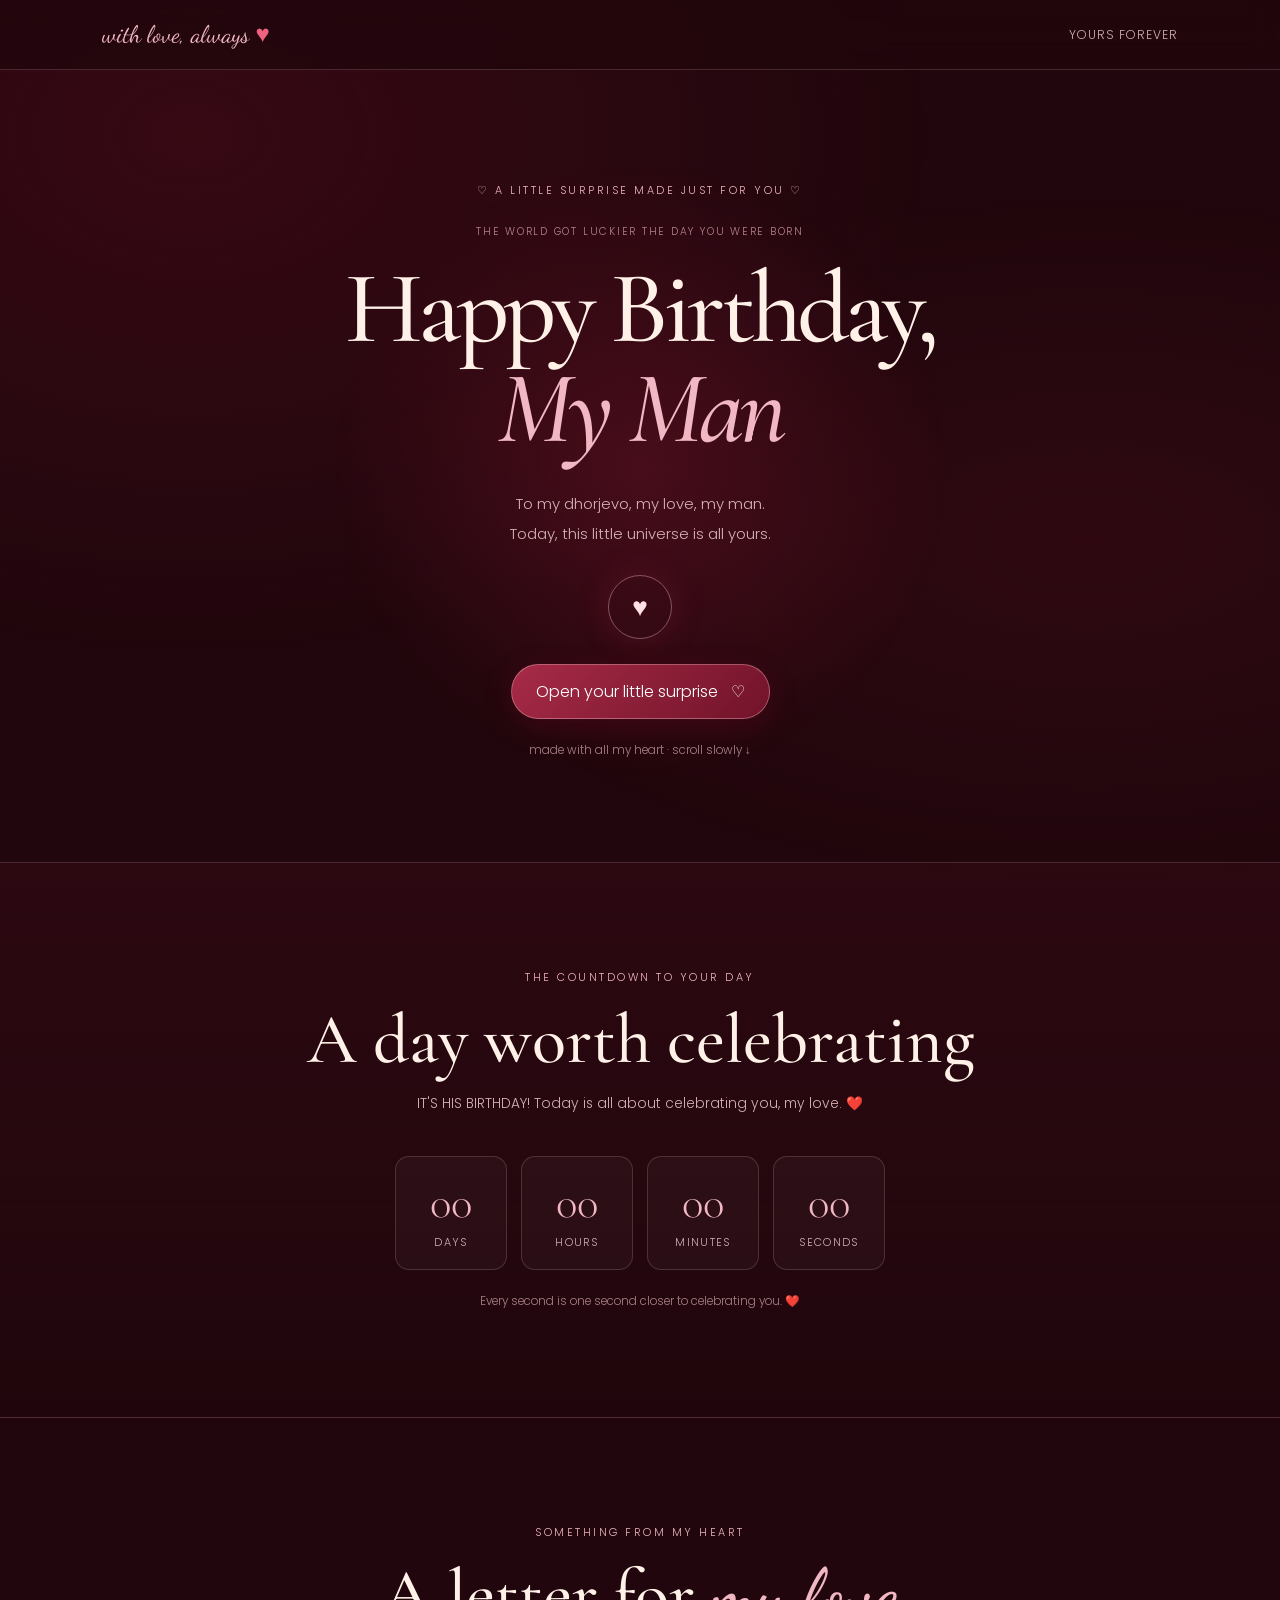
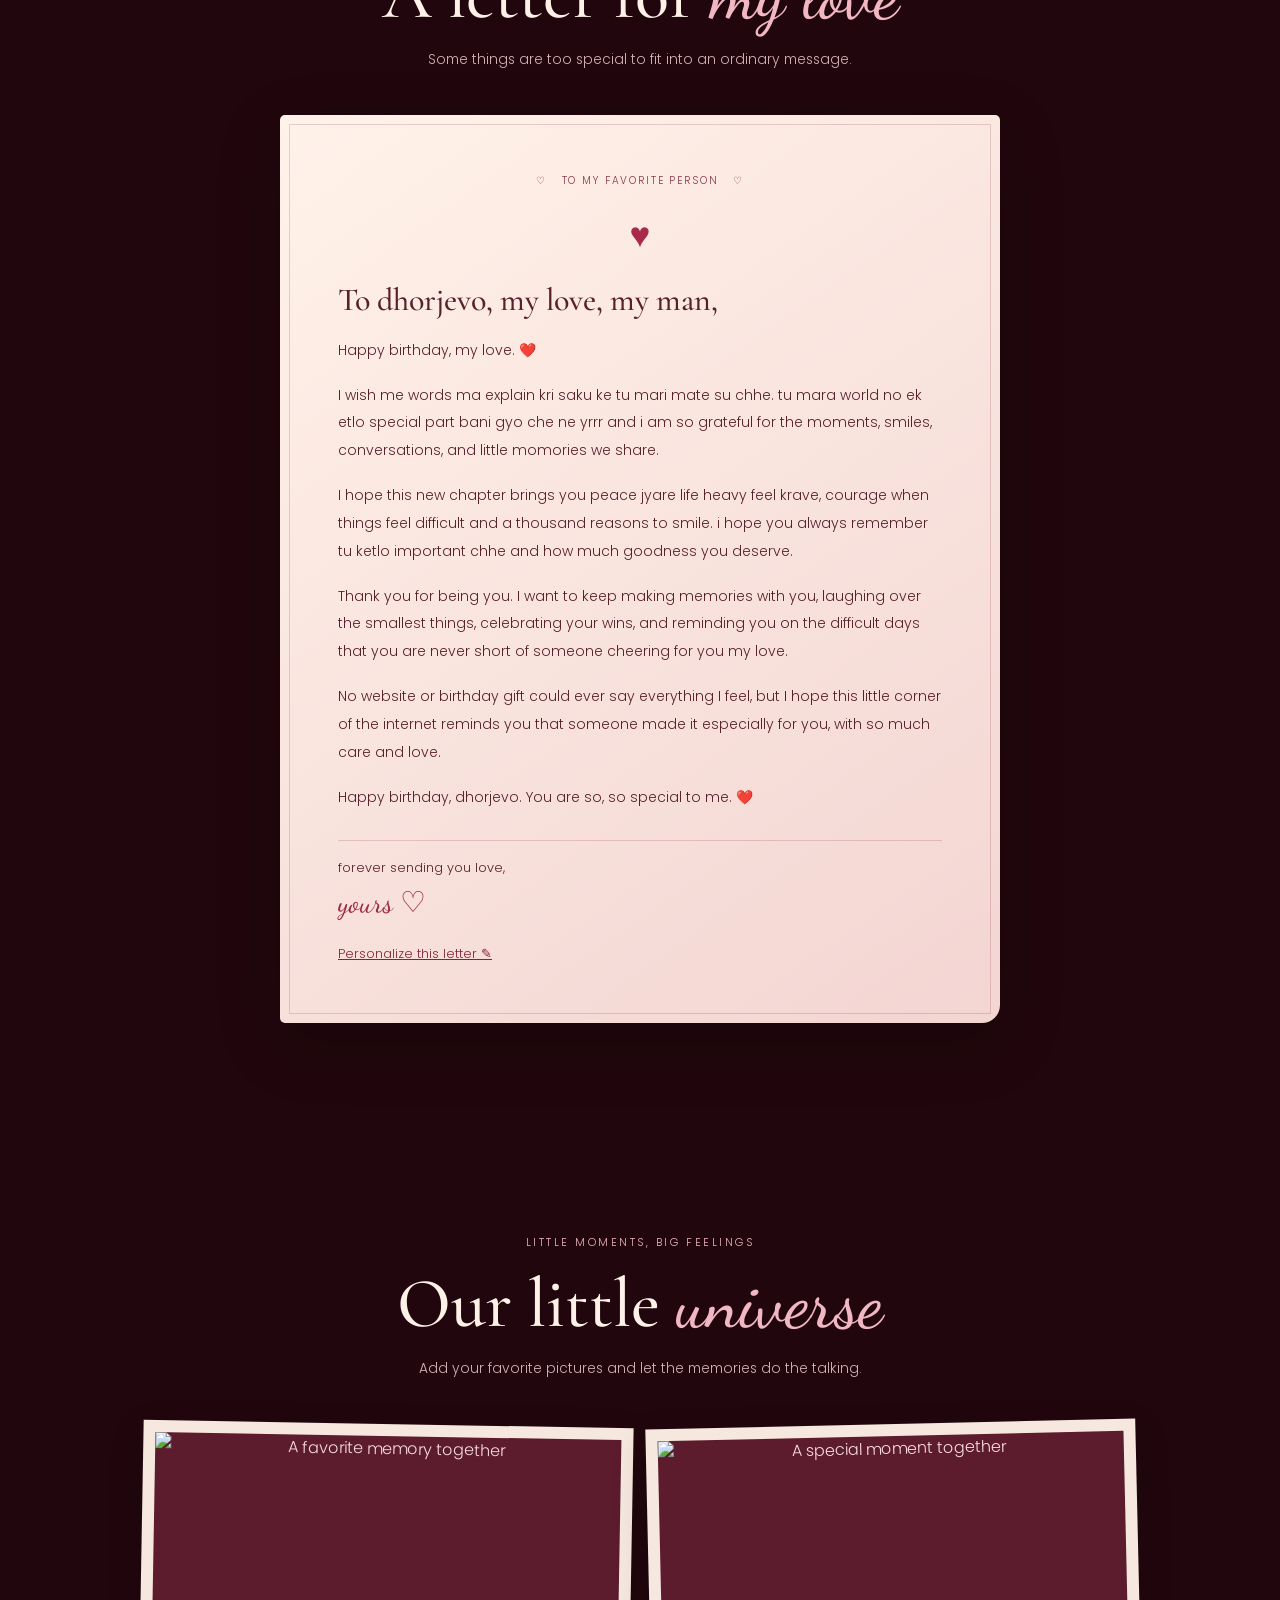
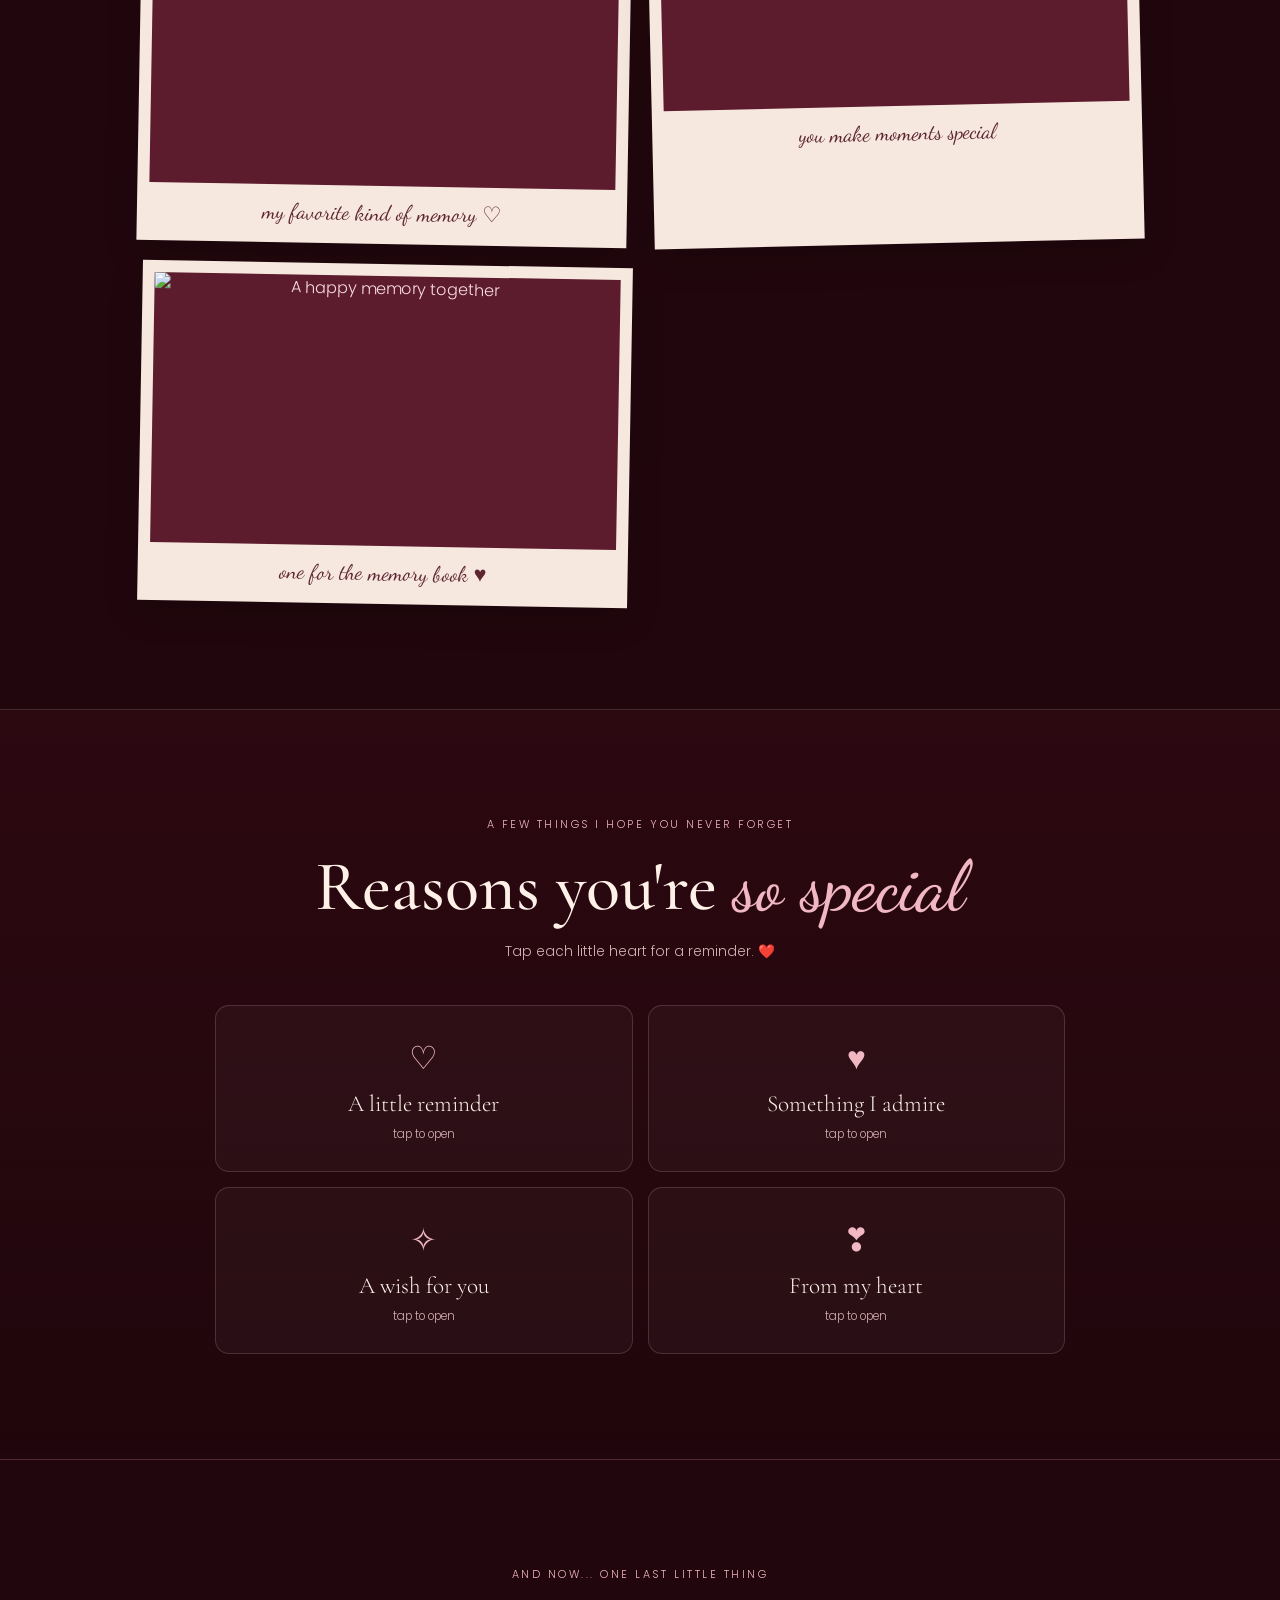
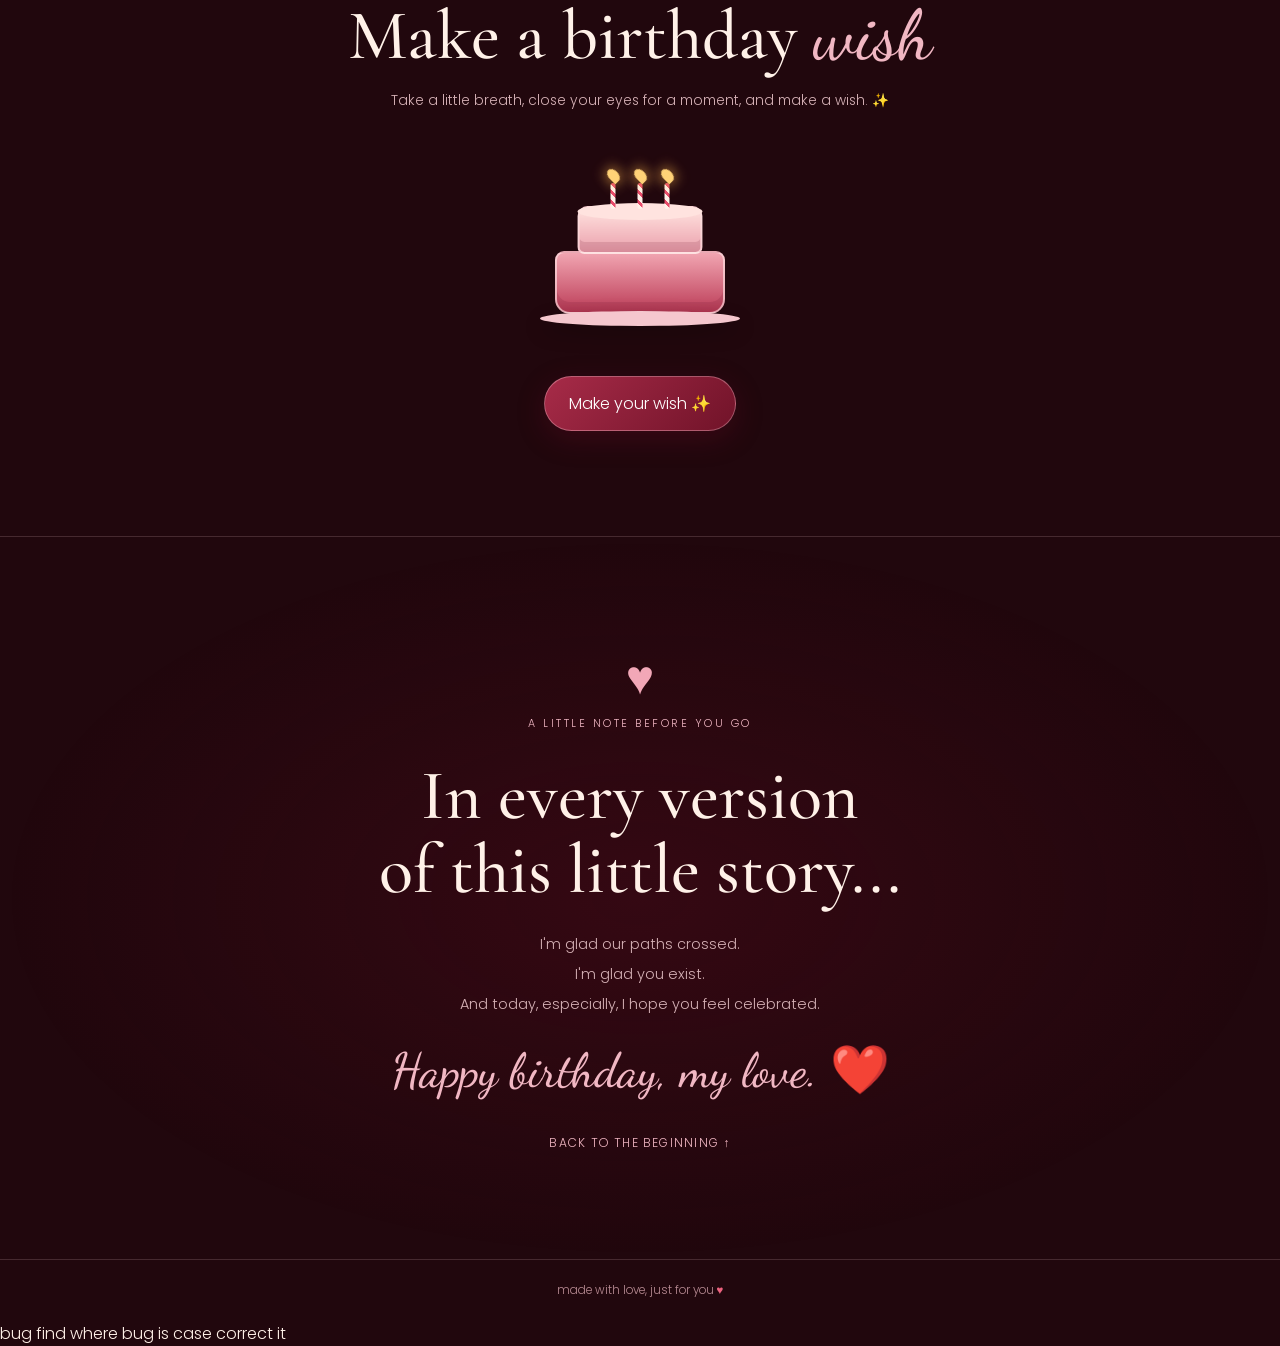
==== index.html @ 29f36a5b "Rename my web.html to index.html" ====
<!DOCTYPE html>
<html lang="en">
<head>
  <meta charset="UTF-8">
  <meta name="viewport" content="width=device-width, initial-scale=1.0">
  <meta name="theme-color" content="#310810">
  <title>For My Man ❤️</title>

  <link rel="preconnect" href="https://fonts.googleapis.com">
  <link rel="preconnect" href="https://fonts.gstatic.com" crossorigin>
  <link href="https://fonts.googleapis.com/css2?family=Cormorant+Garamond:wght@400;500;600;700&family=Dancing+Script:wght@400;500;600;700&family=Poppins:wght@300;400;500;600&display=swap" rel="stylesheet">

  <link rel="stylesheet" href="style.css">
  <script src="script.js" defer></script>
</head>
<body>
  <div class="floating-hearts" id="floatingHearts" aria-hidden="true"></div>

  <header class="navbar">
    <a class="brand" href="#home">with love, always <span>♥</span></a>
    <a class="nav-link" href="#letter">yours forever</a>
  </header>

  <main>
    <!-- HERO -->
    <section class="hero section" id="home">
      <div class="hero-glow"></div>
      <p class="eyebrow">♡ A LITTLE SURPRISE MADE JUST FOR YOU ♡</p>
      <p class="tiny-date">THE WORLD GOT LUCKIER THE DAY YOU WERE BORN</p>

      <h1>Happy Birthday,<br><span id="heroName">My Man</span></h1>

      <p class="hero-subtitle">
        To my dhorjevo, my love, my man.<br>
        Today, this little universe is all yours.
      </p>

      <div class="heart-seal">♥</div>

      <button class="primary-btn" id="openSurprise">
        Open your little surprise <span>♡</span>
      </button>
      <p class="scroll-note">made with all my heart · scroll slowly ↓</p>
    </section>

    <!-- COUNTDOWN -->
    <section class="section countdown-section" id="countdown">
      <p class="eyebrow">THE COUNTDOWN TO YOUR DAY</p>
      <h2>A day worth celebrating</h2>
      <p class="section-intro" id="countdownMessage">
        Counting down to the day someone very special was born.
      </p>

      <div class="countdown" aria-label="Birthday countdown">
        <div class="time-box"><span id="days">00</span><small>days</small></div>
        <div class="time-box"><span id="hours">00</span><small>hours</small></div>
        <div class="time-box"><span id="minutes">00</span><small>minutes</small></div>
        <div class="time-box"><span id="seconds">00</span><small>seconds</small></div>
      </div>
      <p class="small-note">Every second is one second closer to celebrating you. ❤️</p>
    </section>

    <!-- LOVE LETTER -->
    <section class="section letter-section" id="letter">
      <p class="eyebrow">SOMETHING FROM MY HEART</p>
      <h2>A letter for <span class="script">my love</span></h2>
      <p class="section-intro">Some things are too special to fit into an ordinary message.</p>

      <div class="letter-card">
        <div class="letter-top">♡ &nbsp; TO MY FAVORITE PERSON &nbsp; ♡</div>
        <div class="letter-heart">♥</div>
        <h3 id="letterGreeting">To my man,</h3>

        <div class="letter-copy" id="letterCopy">
          <p>Happy birthday, my love. ❤️</p>
          <p>
              I wish me words ma explain kri saku ke tu mari mate su chhe.
              tu mara world no ek etlo special part bani gyo che ne yrrr and 
              i am so grateful for the moments, smiles, conversations, 
              and little momories we share.

          </p>
          <p>
             I hope this new chapter brings you peace jyare life heavy feel krave,
             courage when things feel difficult and a thousand reasons to smile.
             i hope you always remember tu ketlo important chhe and how much goodness you deserve.
          </p>
          <p>
            Thank you for being you. I want to keep making memories with you,
	          laughing over the smallest things, celebrating your
	          wins, and reminding you on the difficult days that 
	          you are never short of someone cheering for you my love.

          </p>
          <p>
            No website or birthday gift could ever say everything
            I feel, but I hope this little corner of the internet
            reminds you that someone made it especially for you,
            with so much care and love.

          </p>
          <p>Happy birthday, dhorjevo. You are so, so special to me. ❤️</p>
        </div>

        <p class="letter-signature">forever sending you love, <span>yours ♡</span></p>
        <button class="text-btn" id="editLetter">Personalize this letter ✎</button>
      </div>

      <div class="editor-panel hidden" id="letterEditor">
        <label for="customLetter">Write your own birthday letter</label>
        <textarea id="customLetter" rows="9" placeholder="Write everything you want him to know..."></textarea>
        <div class="editor-actions">
          <button class="primary-btn" id="saveLetter">Save my letter ♥</button>
          <button class="secondary-btn" id="cancelEdit">Cancel</button>
        </div>
        <p class="small-note">Your custom letter stays in this page while it is open.</p>
      </div>
    </section>

    <!-- MEMORIES -->
    <section class="section memories-section" id="memories">
      <p class="eyebrow">LITTLE MOMENTS, BIG FEELINGS</p>
      <h2>Our little <span class="script">universe</span></h2>
      <p class="section-intro">
        Add your favorite pictures and let the memories do the talking.
      </p>

      <div class="photo-grid">
        <figure class="photo-card photo-tall">
          <img src="C:\Users\HP\Desktop\1.11\image_2.jpg" alt="A favorite memory together" loading="lazy">
          <figcaption>my favorite kind of memory ♡</figcaption>
        </figure>
        <figure class="photo-card">
          <img src="C:\Users\HP\Desktop\1.11\image_1.jpg" alt="A special moment together" loading="lazy">
          <figcaption>you make moments special</figcaption>
        </figure>
        <figure class="photo-card">
          <img src="C:\Users\HP\Desktop\1.11\image_3.jpg" alt="A happy memory together" loading="lazy">
          <figcaption>one for the memory book ♥</figcaption>
        </figure>
     
      </div>
    </section>

    <!-- REASONS -->
    <section class="section reasons-section" id="reasons">
      <p class="eyebrow">A FEW THINGS I HOPE YOU NEVER FORGET</p>
      <h2>Reasons you're <span class="script">so special</span></h2>
      <p class="section-intro">Tap each little heart for a reminder. ❤️</p>

      <div class="reasons-grid">
        <button class="reason-card" data-message="Your smile can make an ordinary moment feel unforgettable.">
          <span class="reason-icon">♡</span><span>A little reminder</span><small>tap to open</small>
        </button>
        <button class="reason-card" data-message="I admire the person you are and the person you keep becoming.">
          <span class="reason-icon">♥</span><span>Something I admire</span><small>tap to open</small>
        </button>
        <button class="reason-card" data-message="You deserve kindness, happiness, peace, and all the beautiful things life can bring.">
          <span class="reason-icon">✧</span><span>A wish for you</span><small>tap to open</small>
        </button>
        <button class="reason-card" data-message="Out of all the little moments life gives us, I'm grateful for the ones that include you.">
          <span class="reason-icon">❣</span><span>From my heart</span><small>tap to open</small>
        </button>
      </div>
      <div class="reason-reveal hidden" id="reasonReveal" aria-live="polite"></div>
    </section>

    <!-- BIRTHDAY SURPRISE -->
    <section class="section surprise-section" id="surprise">
      <p class="eyebrow">AND NOW... ONE LAST LITTLE THING</p>
      <h2>Make a birthday <span class="script">wish</span></h2>
      <p class="section-intro">
        Take a little breath, close your eyes for a moment, and make a wish. ✨
      </p>

      <div class="cake-wrap">
        <div class="cake-candles"><i></i><i></i><i></i></div>
        <div class="cake-top"></div>
        <div class="cake-layer cake-layer-one"></div>
        <div class="cake-layer cake-layer-two"></div>
        <div class="cake-plate"></div>
      </div>

      <button class="primary-btn" id="wishBtn">Make your wish ✨</button>
      <div class="wish-message hidden" id="wishMessage" aria-live="polite">
        <div class="wish-sparkle">✧ ♥ ✧</div>
        <h3>Happy birthday, my man!</h3>
        <p>
          May this year be gentle with your heart, generous with your
          dreams, and full of moments that make you genuinely happy.
          You deserve so many beautiful things. ❤️
        </p>
        <p class="script wish-signoff">I’m always cheering for you. ♡</p>
      </div>
    </section>

    <!-- FINAL -->
    <section class="final-section section">
      <div class="final-heart">♥</div>
      <p class="eyebrow">A LITTLE NOTE BEFORE YOU GO</p>
      <h2>In every version<br>of this little story...</h2>
      <p class="final-message">
        I'm glad our paths crossed.<br>
        I'm glad you exist.<br>
        And today, especially, I hope you feel celebrated.
      </p>
      <p class="script final-signature">Happy birthday, my love. ❤️</p>
      <a href="#home" class="back-top">back to the beginning ↑</a>
    </section>
  </main>

  <footer>
    made with love, just for you <span>♥</span>
  </footer>

  <!-- POP-UP SURPRISE -->
  <div class="modal hidden" id="surpriseModal" role="dialog" aria-modal="true" aria-labelledby="modalTitle">
    <div class="modal-card">
      <button class="modal-close" id="closeModal" aria-label="Close">×</button>
      <div class="modal-heart">♥</div>
      <p class="eyebrow">A SECRET JUST FOR YOU</p>
      <h2 id="modalTitle">Hey, my man...</h2>
      <p>
        If I could give you one thing today, it would be the chance to see
        yourself through the eyes of everyone who cares about you.
        I hope you would see just how wonderful and worthy of happiness you are.
      </p>
      <p class="script">You matter more than you know. ♡</p>
      <button class="primary-btn" id="modalContinue">Explore your surprise ↓</button>
    </div>
  </div>
</body>
</html>


bug find
where bug is case
correct it
---- style.css ----
:root {
  --bg: #21070d;
  --bg-soft: #310810;
  --red: #8f1930;
  --red-light: #c54460;
  --pink: #f1b7c3;
  --cream: #fff1e8;
  --muted: #d5b1b6;
  --line: rgba(255, 211, 220, 0.17);
  --serif: "Cormorant Garamond", Georgia, serif;
  --script: "Dancing Script", cursive;
  --sans: "Poppins", sans-serif;
}

* {
  box-sizing: border-box;
  margin: 0;
  padding: 0;
}

html {
  scroll-behavior: smooth;
  scroll-padding-top: 75px;
}

body {
  background: var(--bg);
  color: var(--cream);
  font-family: var(--sans);
  font-weight: 300;
  overflow-x: hidden;
}

body::before {
  content: "";
  position: fixed;
  inset: 0;
  pointer-events: none;
  z-index: -1;
  background:
    radial-gradient(ellipse at 15% 15%, rgba(126, 16, 43, 0.24), transparent 48%),
    radial-gradient(ellipse at 85% 60%, rgba(109, 16, 37, 0.18), transparent 45%);
}

button, a {
  -webkit-tap-highlight-color: transparent;
}

button {
  font: inherit;
}

a {
  color: inherit;
  text-decoration: none;
}

button:focus-visible, a:focus-visible, textarea:focus-visible {
  outline: 2px solid var(--pink);
  outline-offset: 4px;
}

::selection {
  background: var(--red-light);
  color: white;
}

.navbar {
  min-height: 70px;
  padding: 18px 8%;
  display: flex;
  align-items: center;
  justify-content: space-between;
  gap: 16px;
  border-bottom: 1px solid var(--line);
  background: rgba(33, 7, 13, 0.82);
  backdrop-filter: blur(14px);
  position: sticky;
  top: 0;
  z-index: 20;
}

.brand {
  font-family: var(--script);
  font-size: 1.5rem;
  color: var(--pink);
}

.brand span, footer span {
  color: #ed637f;
}

.nav-link {
  font-size: 0.76rem;
  letter-spacing: 0.08em;
  text-transform: uppercase;
  color: var(--muted);
}

.section {
  padding: 105px 7%;
  position: relative;
  text-align: center;
}

.hero {
  min-height: 88vh;
  min-height: 88svh;
  display: flex;
  flex-direction: column;
  justify-content: center;
  align-items: center;
  overflow: hidden;
  padding-top: 110px;
  padding-bottom: 100px;
}

.hero-glow {
  position: absolute;
  width: min(70vw, 620px);
  aspect-ratio: 1;
  border-radius: 50%;
  background: radial-gradient(circle, rgba(155, 28, 57, 0.28), transparent 70%);
  pointer-events: none;
  z-index: -1;
}

.eyebrow {
  font-size: 0.68rem;
  letter-spacing: 0.23em;
  line-height: 1.8;
  color: var(--pink);
  text-transform: uppercase;
}

.tiny-date {
  margin-top: 24px;
  color: #b7838e;
  font-size: 0.65rem;
  letter-spacing: 0.17em;
}

h1, h2, h3 {
  font-family: var(--serif);
  font-weight: 500;
}

.hero h1 {
  margin: 18px 0;
  font-size: clamp(3.4rem, 8vw, 7rem);
  line-height: 0.98;
  letter-spacing: -0.045em;
  animation: rise 1s ease both;
}

.hero h1 span {
  color: var(--pink);
  font-style: italic;
}

.hero-subtitle {
  color: var(--muted);
  font-size: 0.93rem;
  line-height: 2;
  margin: 12px 0 22px;
}

.heart-seal {
  display: grid;
  place-items: center;
  width: 64px;
  height: 64px;
  color: #ffe0e5;
  font-size: 1.65rem;
  border: 1px solid rgba(255, 196, 208, 0.4);
  border-radius: 50%;
  box-shadow: 0 0 35px rgba(216, 62, 95, 0.17);
  margin: 5px 0 25px;
  animation: heartbeat 2s infinite;
}

.primary-btn, .secondary-btn {
  border-radius: 40px;
  padding: 14px 24px;
  cursor: pointer;
  transition: transform 0.25s, background 0.25s, box-shadow 0.25s;
}

.primary-btn {
  color: white;
  background: linear-gradient(135deg, #a72b48, #711329);
  border: 1px solid rgba(255, 207, 218, 0.35);
  box-shadow: 0 8px 28px rgba(117, 12, 39, 0.28);
}

.primary-btn span {
  margin-left: 9px;
}

.primary-btn:hover, .secondary-btn:hover {
  transform: translateY(-3px);
  box-shadow: 0 12px 30px rgba(196, 68, 96, 0.22);
}

.scroll-note, .small-note {
  margin-top: 20px;
  font-size: 0.73rem;
  line-height: 1.9;
  color: #ae828b;
}

.hero-decor {
  position: absolute;
  color: rgba(241, 183, 195, 0.35);
  pointer-events: none;
  animation: drift 5s ease-in-out infinite;
}

.decor-one { top: 23%; left: 14%; font-size: 3rem; }
.decor-two { top: 28%; right: 17%; font-size: 2.4rem; animation-delay: -2s; }
.decor-three { bottom: 16%; right: 13%; font-size: 2rem; animation-delay: -3s; }

.countdown-section, .reasons-section {
  background: linear-gradient(180deg, rgba(79, 13, 30, 0.24), rgba(33, 7, 13, 0));
  border-top: 1px solid var(--line);
  border-bottom: 1px solid var(--line);
}

.section h2 {
  font-size: clamp(2.6rem, 5.5vw, 4.6rem);
  line-height: 1.05;
  margin: 15px 0;
}

.script {
  font-family: var(--script);
  color: var(--pink);
  font-weight: 500;
}

.section-intro {
  max-width: 580px;
  margin: 0 auto;
  color: var(--muted);
  font-size: 0.86rem;
  line-height: 1.9;
}

.countdown {
  display: flex;
  justify-content: center;
  flex-wrap: wrap;
  gap: 14px;
  margin: 38px auto 0;
}

.time-box {
  width: 112px;
  padding: 22px 12px 18px;
  border: 1px solid var(--line);
  border-radius: 14px;
  background: rgba(255, 229, 235, 0.035);
}

.time-box span {
  display: block;
  color: var(--pink);
  font-family: var(--serif);
  font-size: 2.8rem;
  line-height: 1.1;
}

.time-box small {
  display: block;
  margin-top: 7px;
  color: var(--muted);
  font-size: 0.68rem;
  text-transform: uppercase;
  letter-spacing: 0.12em;
}

.letter-card {
  position: relative;
  max-width: 720px;
  margin: 42px auto 0;
  padding: clamp(25px, 6vw, 58px);
  text-align: left;
  background: linear-gradient(145deg, #fff2e9, #f3d5d2);
  color: #57202b;
  border-radius: 5px 5px 18px 5px;
  box-shadow: 0 20px 65px rgba(0, 0, 0, 0.2);
}

.letter-card::before {
  content: "";
  position: absolute;
  inset: 9px;
  border: 1px solid rgba(133, 32, 56, 0.18);
  pointer-events: none;
}

.letter-top {
  text-align: center;
  color: #8b3348;
  font-size: 0.64rem;
  letter-spacing: 0.18em;
}

.letter-heart {
  text-align: center;
  color: #a82949;
  font-size: 2.2rem;
  margin: 19px 0;
}

.letter-card h3 {
  font-size: 2rem;
  margin-bottom: 18px;
}

.letter-copy {
  font-size: 0.87rem;
  line-height: 2;
}

.letter-copy p {
  margin-bottom: 17px;
}

.letter-signature {
  margin-top: 28px;
  padding-top: 18px;
  border-top: 1px solid rgba(133, 32, 56, 0.18);
  font-size: 0.8rem;
}

.letter-signature span {
  display: block;
  margin-top: 8px;
  font-family: var(--script);
  font-size: 1.8rem;
  color: #9a2945;
}

.text-btn {
  margin-top: 25px;
  border: 0;
  background: none;
  color: #84243c;
  text-decoration: underline;
  cursor: pointer;
  font-size: 0.8rem;
}

.editor-panel {
  max-width: 720px;
  margin: 18px auto 0;
  text-align: left;
  padding: 24px;
  border: 1px solid var(--line);
  border-radius: 14px;
  background: #2c0a12;
}

.editor-panel label {
  display: block;
  margin-bottom: 12px;
  color: var(--pink);
  font-size: 0.85rem;
}

.editor-panel textarea {
  width: 100%;
  min-height: 180px;
  padding: 14px;
  border: 1px solid var(--line);
  border-radius: 10px;
  color: var(--cream);
  background: #1e060c;
  font: inherit;
  font-size: 0.85rem;
  line-height: 1.8;
  resize: vertical;
}

.editor-actions {
  display: flex;
  flex-wrap: wrap;
  gap: 10px;
  margin-top: 15px;
}

.secondary-btn {
  background: transparent;
  border: 1px solid var(--line);
  color: var(--cream);
}

.hidden {
  display: none !important;
}

.photo-grid {
  max-width: 1000px;
  margin: 42px auto 0;
  display: grid;
  grid-template-columns: repeat(2, minmax(0, 1fr));
  gap: 20px;
  text-align: left;
}

.photo-card {
  min-width: 0;
  margin: 0;
  padding: 12px 12px 18px;
  background: #f7e8df;
  color: #5d2631;
  transform: rotate(1deg);
  transition: transform 0.35s;
  box-shadow: 0 12px 35px rgba(0, 0, 0, 0.16);
}

.photo-card:nth-child(even) {
  transform: rotate(-1.3deg);
}

.photo-card:hover {
  transform: rotate(0) translateY(-6px);
}

.photo-card img {
  display: block;
  width: 100%;
  height: 270px;
  object-fit: cover;
  background: #5c1c2d;
  color: #f8dce2;
  text-align: center;
}

.photo-tall img {
  height: 350px;
}

.photo-wide {
  grid-column: 1 / -1;
}

.photo-wide img {
  height: 330px;
}

.photo-card figcaption {
  padding: 14px 4px 0;
  font-family: var(--script);
  font-size: 1.35rem;
  text-align: center;
}

.reasons-grid {
  max-width: 850px;
  margin: 40px auto 0;
  display: grid;
  grid-template-columns: repeat(2, minmax(0, 1fr));
  gap: 15px;
}

.reason-card {
  display: flex;
  flex-direction: column;
  align-items: center;
  gap: 8px;
  padding: 28px 16px;
  color: var(--cream);
  background: rgba(255, 231, 236, 0.035);
  border: 1px solid var(--line);
  border-radius: 14px;
  cursor: pointer;
  transition: transform 0.25s, background 0.25s, border-color 0.25s;
}

.reason-card:hover {
  transform: translateY(-4px);
  background: rgba(166, 39, 67, 0.13);
  border-color: rgba(241, 183, 195, 0.4);
}

.reason-icon {
  font-size: 2rem;
  color: var(--pink);
}

.reason-card > span:nth-child(2) {
  font-family: var(--serif);
  font-size: 1.45rem;
}

.reason-card small {
  color: var(--muted);
  font-size: 0.72rem;
}

.reason-reveal {
  max-width: 600px;
  margin: 22px auto 0;
  padding: 25px;
  border-radius: 12px;
  border: 1px solid var(--line);
  background: rgba(142, 25, 48, 0.2);
  font-family: var(--serif);
  font-size: 1.6rem;
  line-height: 1.5;
  color: var(--pink);
  animation: rise 0.35s ease both;
}

.cake-wrap {
  position: relative;
  width: 210px;
  height: 190px;
  margin: 42px auto 30px;
}

.cake-layer {
  position: absolute;
  left: 50%;
  transform: translateX(-50%);
  border: 2px solid rgba(255, 226, 228, 0.65);
  background: linear-gradient(180deg, #f1a5b1, #bc3d58);
  box-shadow: inset 0 -10px rgba(102, 12, 36, 0.14);
}

.cake-layer-one {
  bottom: 32px;
  width: 170px;
  height: 63px;
  border-radius: 9px 9px 15px 15px;
}

.cake-layer-two {
  bottom: 92px;
  width: 125px;
  height: 48px;
  border-radius: 10px 10px 7px 7px;
  background: linear-gradient(180deg, #ffe3df, #eaa0ac);
}

.cake-top {
  position: absolute;
  bottom: 126px;
  left: 50%;
  transform: translateX(-50%);
  width: 125px;
  height: 17px;
  border-radius: 50%;
  background: #ffe3df;
  z-index: 2;
}

.cake-plate {
  position: absolute;
  left: 50%;
  bottom: 20px;
  transform: translateX(-50%);
  width: 200px;
  height: 15px;
  border-radius: 50%;
  background: #f5c7ce;
  box-shadow: 0 8px 20px rgba(0, 0, 0, 0.25);
}

.cake-candles {
  position: absolute;
  z-index: 3;
  left: 50%;
  bottom: 137px;
  transform: translateX(-50%);
  display: flex;
  gap: 22px;
}

.cake-candles i {
  position: relative;
  display: block;
  width: 5px;
  height: 26px;
  border-radius: 3px;
  background: repeating-linear-gradient(45deg, #fff1e8 0 4px, #e84c6b 4px 7px);
}

.cake-candles i::before {
  content: "";
  position: absolute;
  width: 10px;
  height: 15px;
  left: -2.5px;
  top: -15px;
  border-radius: 50% 50% 50% 0;
  background: #ffd277;
  transform: rotate(-45deg);
  filter: drop-shadow(0 0 7px #ffb84e);
  animation: flicker 0.8s infinite alternate;
}

.wish-message {
  max-width: 560px;
  margin: 25px auto 0;
  padding: 30px;
  border: 1px solid var(--line);
  border-radius: 16px;
  background: rgba(133, 25, 49, 0.16);
  animation: rise 0.6s ease both;
}

.wish-sparkle {
  color: var(--pink);
  font-size: 1.6rem;
  margin-bottom: 10px;
}

.wish-message h3 {
  font-size: 2.5rem;
  color: var(--pink);
  margin-bottom: 12px;
}

.wish-message p {
  color: var(--muted);
  line-height: 1.9;
  font-size: 0.85rem;
}

.wish-message .wish-signoff {
  margin-top: 20px;
  font-size: 1.8rem;
}

.final-section {
  border-top: 1px solid var(--line);
  background: radial-gradient(ellipse at center, rgba(120, 15, 39, 0.23), transparent 70%);
}

.final-heart {
  color: #f2a7b7;
  font-size: 3rem;
  animation: heartbeat 2s infinite;
}

.final-section h2 {
  margin-top: 25px;
}

.final-message {
  margin-top: 22px;
  line-height: 2.1;
  color: var(--muted);
  font-size: 0.9rem;
}

.final-signature {
  margin-top: 22px;
  font-size: clamp(2rem, 5vw, 3rem);
}

.back-top {
  display: inline-block;
  margin-top: 35px;
  color: var(--pink);
  font-size: 0.76rem;
  letter-spacing: 0.1em;
  text-transform: uppercase;
}

footer {
  text-align: center;
  padding: 22px;
  border-top: 1px solid var(--line);
  color: #b98c94;
  font-size: 0.73rem;
}

.floating-hearts {
  position: fixed;
  inset: 0;
  pointer-events: none;
  z-index: 5;
  overflow: hidden;
}

.floating-heart {
  position: absolute;
  bottom: -40px;
  color: #e75a78;
  opacity: 0;
  animation: floatUp var(--duration, 8s) linear forwards;
}

.modal {
  position: fixed;
  inset: 0;
  z-index: 50;
  padding: 20px;
  display: grid;
  place-items: center;
  background: rgba(12, 2, 5, 0.82);
  backdrop-filter: blur(9px);
}

.modal-card {
  position: relative;
  width: min(100%, 500px);
  padding: 45px 30px;
  text-align: center;
  border: 1px solid rgba(255, 207, 218, 0.3);
  border-radius: 18px;
  background: linear-gradient(145deg, #48101e, #270710);
  box-shadow: 0 25px 80px rgba(0, 0, 0, 0.4);
  animation: rise 0.45s ease both;
}

.modal-close {
  position: absolute;
  top: 12px;
  right: 17px;
  border: 0;
  background: none;
  color: var(--pink);
  font-size: 2rem;
  cursor: pointer;
}

.modal-heart {
  font-size: 3rem;
  color: var(--pink);
  margin-bottom: 15px;
}

.modal-card h2 {
  font-size: 3rem;
  margin: 12px 0;
  color: var(--pink);
}

.modal-card > p:not(.eyebrow) {
  margin: 14px 0;
  color: var(--muted);
  font-size: 0.85rem;
  line-height: 1.9;
}

.modal-card .script {
  font-size: 1.8rem;
}

.modal-card .primary-btn {
  margin-top: 18px;
}

@keyframes floatUp {
  0% { transform: translateY(0) rotate(0deg) scale(0.8); opacity: 0; }
  12% { opacity: 0.7; }
  85% { opacity: 0.45; }
  100% { transform: translateY(-110vh) rotate(35deg) scale(1.2); opacity: 0; }
}

@keyframes heartbeat {
  0%, 100% { transform: scale(1); }
  50% { transform: scale(1.08); }
}

@keyframes drift {
  0%, 100% { transform: translateY(0) rotate(-8deg); }
  50% { transform: translateY(-15px) rotate(8deg); }
}

@keyframes rise {
  from { opacity: 0; transform: translateY(18px); }
  to { opacity: 1; transform: translateY(0); }
}

@keyframes flicker {
  from { opacity: 0.8; transform: scale(0.9) rotate(-45deg); }
  to { opacity: 1; transform: scale(1.12) rotate(-45deg); }
}

@media (max-width: 600px) {
  .navbar {
    padding: 15px 5%;
  }

  .brand {
    font-size: 1.3rem;
  }

  .nav-link {
    font-size: 0.65rem;
  }

  .section {
    padding: 78px 6%;
  }

  .hero {
    min-height: 82svh;
    padding-top: 90px;
  }

  .hero h1 {
    font-size: clamp(3rem, 12vw, 4.5rem);
  }

  .eyebrow {
    font-size: 0.6rem;
    letter-spacing: 0.16em;
  }

  .decor-one { left: 5%; top: 20%; }
  .decor-two { right: 7%; top: 24%; }
  .decor-three { right: 6%; bottom: 10%; }

  .time-box {
    width: calc(50% - 8px);
    max-width: 145px;
  }

  .photo-grid {
    gap: 12px;
  }

  .photo-card {
    padding: 7px 7px 13px;
  }

  .photo-card img,
  .photo-tall img {
    height: 210px;
  }

  .photo-wide img {
    height: 220px;
  }

  .photo-card figcaption {
    font-size: 1.1rem;
  }

  .letter-copy {
    font-size: 0.82rem;
  }

  .reasons-grid {
    gap: 10px;
  }

  .reason-card {
    padding: 22px 8px;
  }

  .reason-card > span:nth-child(2) {
    font-size: 1.25rem;
  }

  .wish-message {
    padding: 23px 17px;
  }
}

@media (prefers-reduced-motion: reduce) {
  *, *::before, *::after {
    scroll-behavior: auto !important;
    animation-duration: 0.01ms !important;
    animation-iteration-count: 1 !important;
    transition-duration: 0.01ms !important;
  }
}
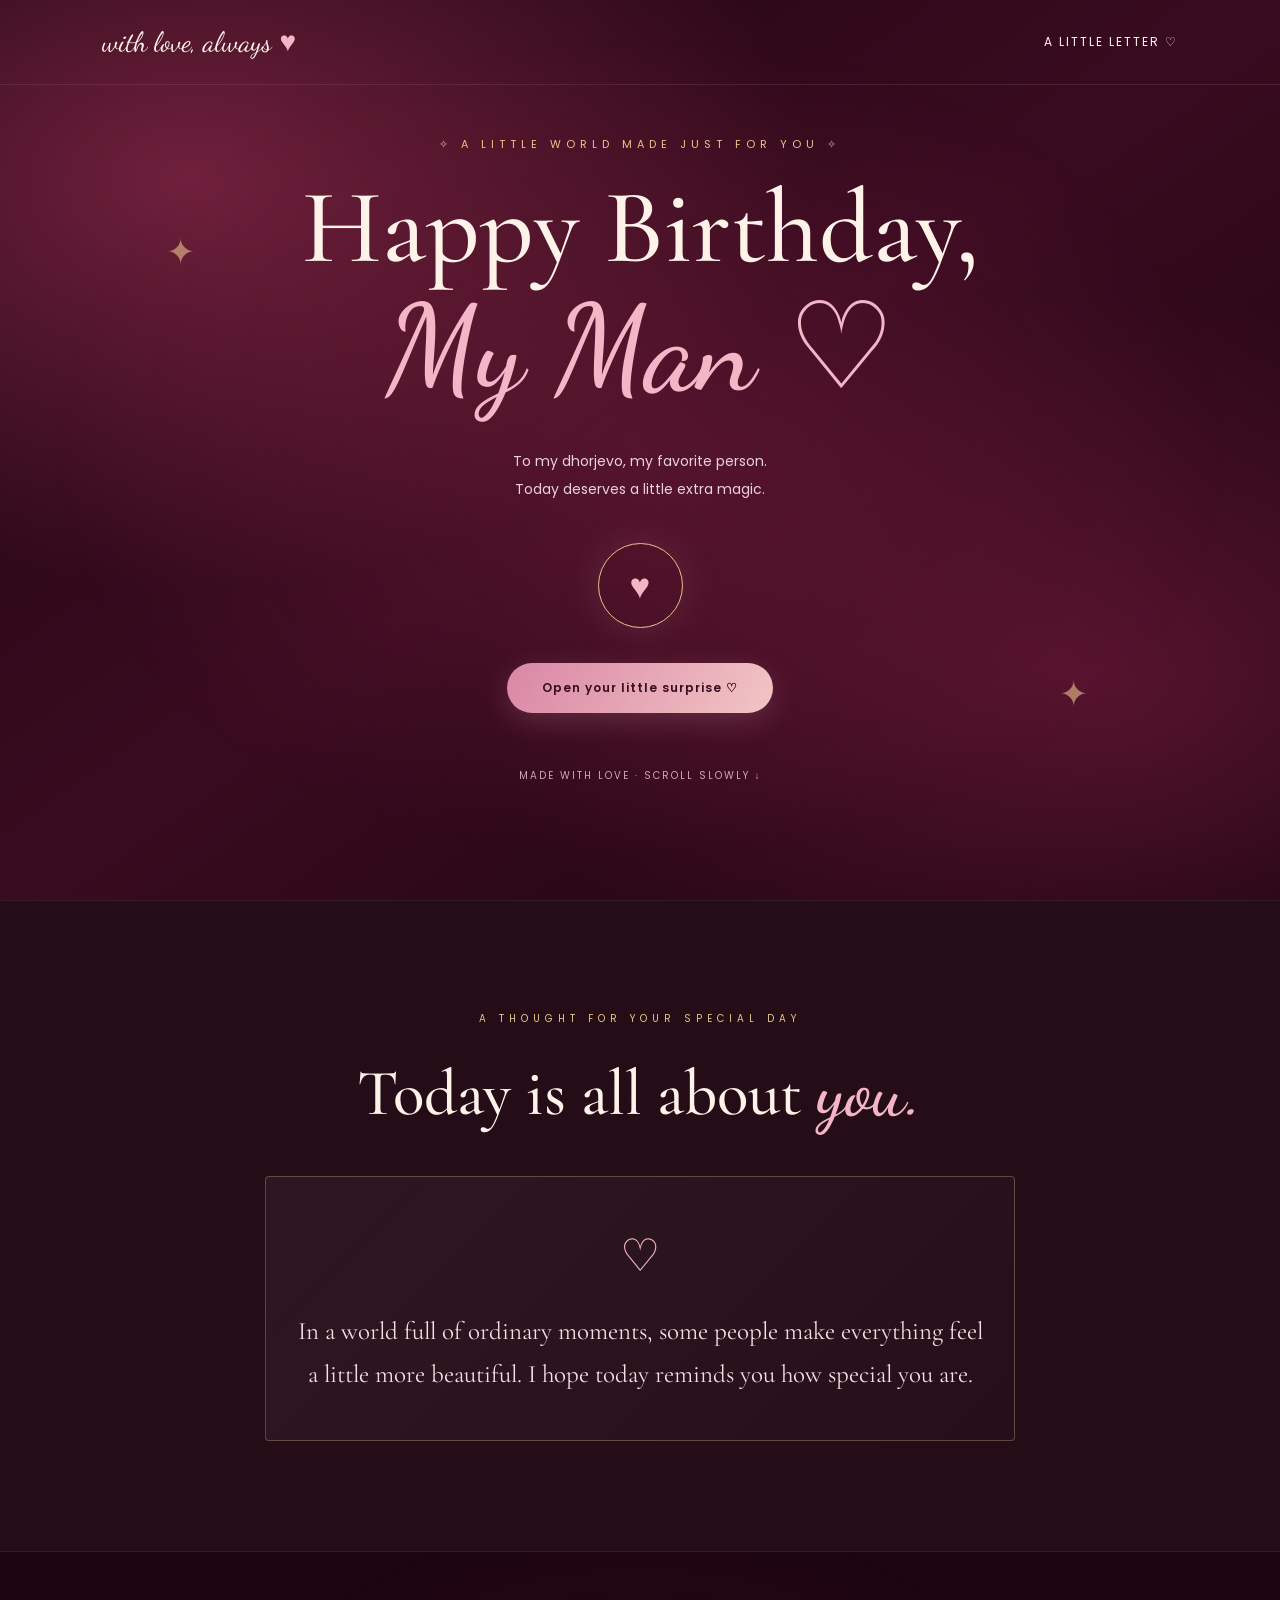
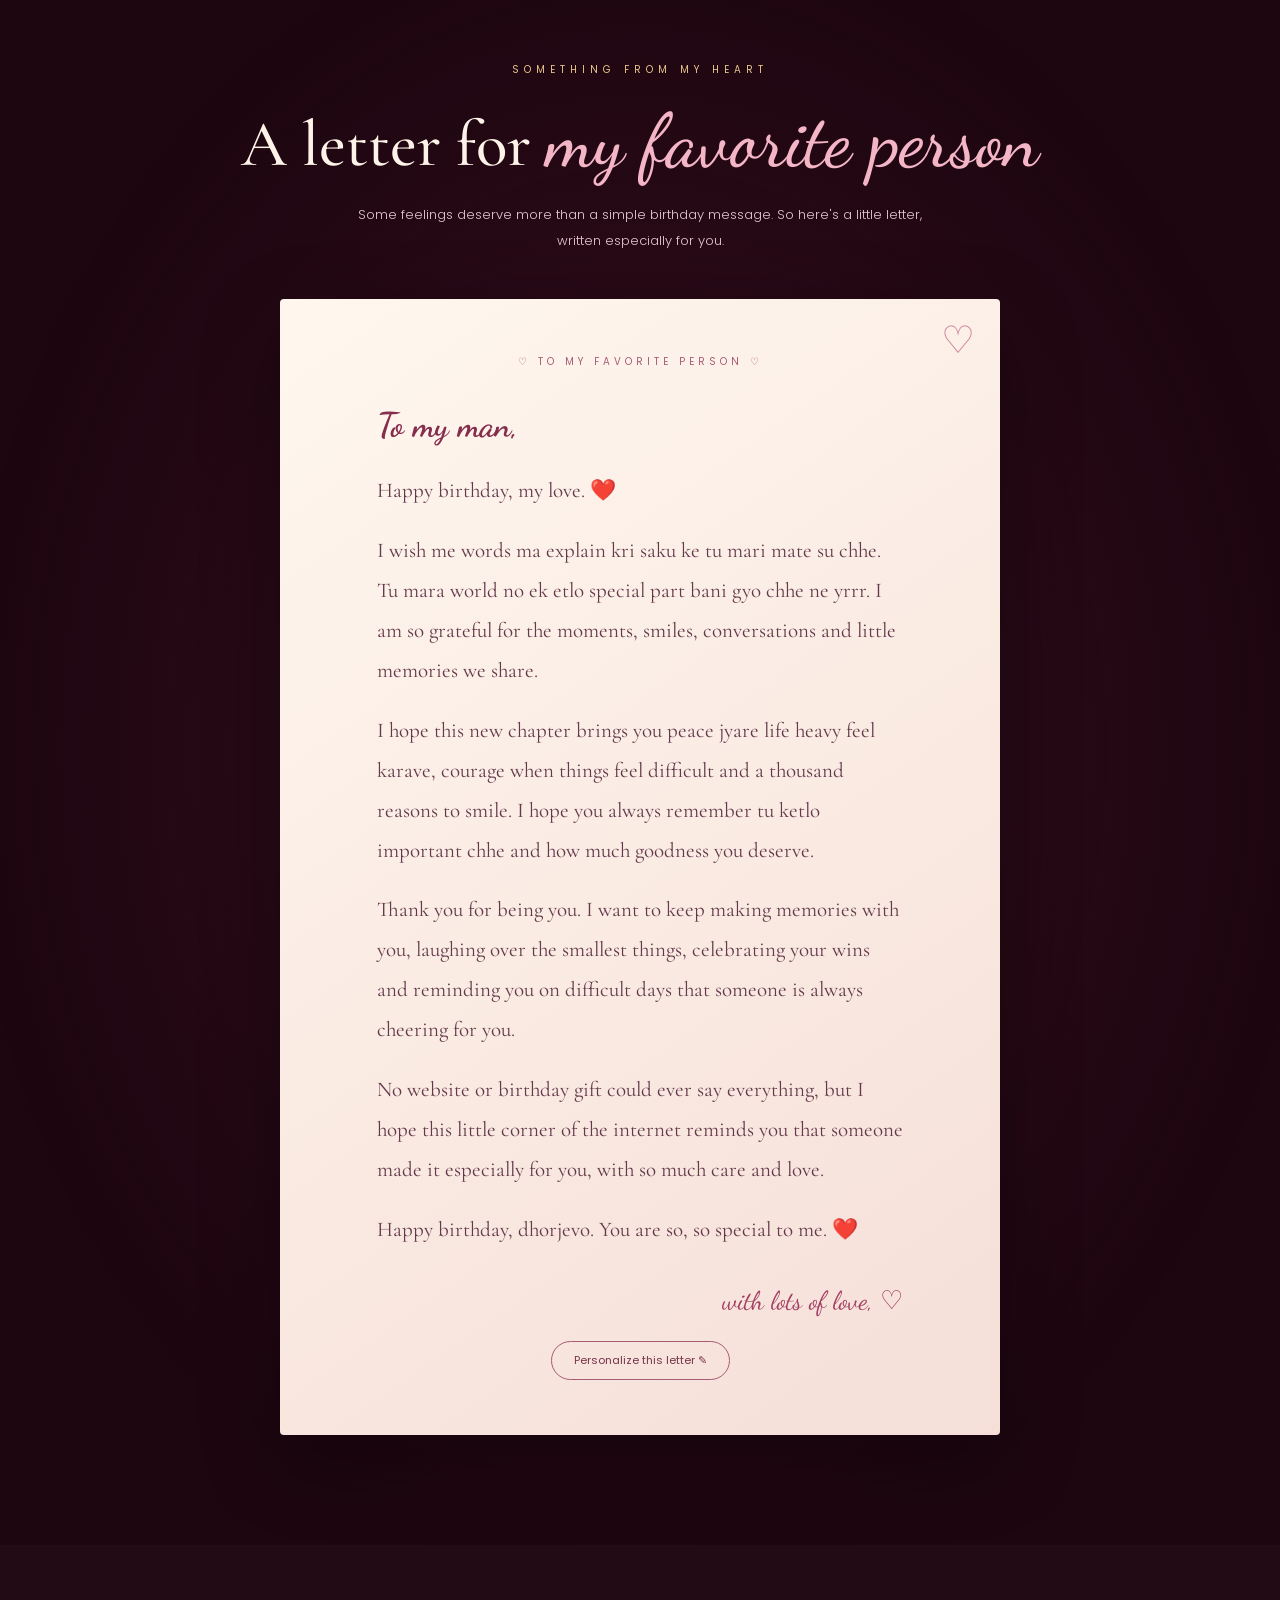
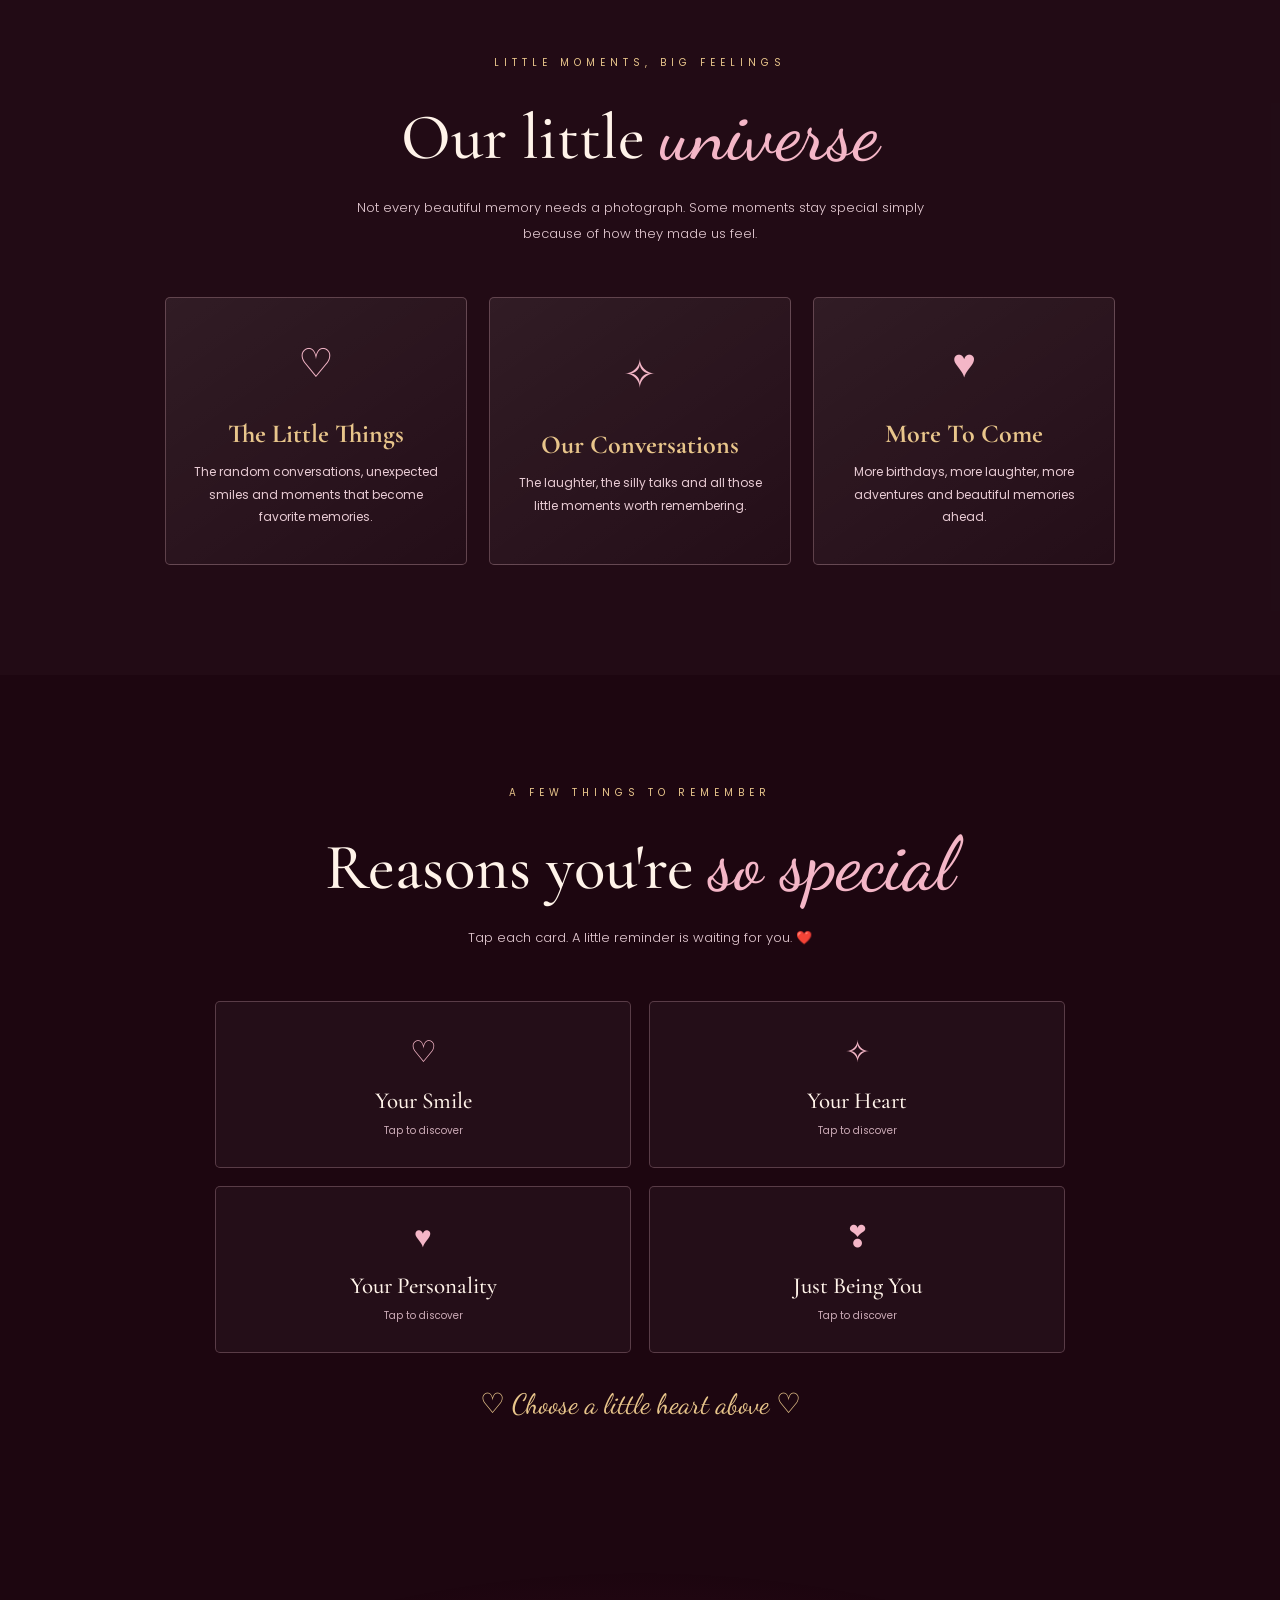
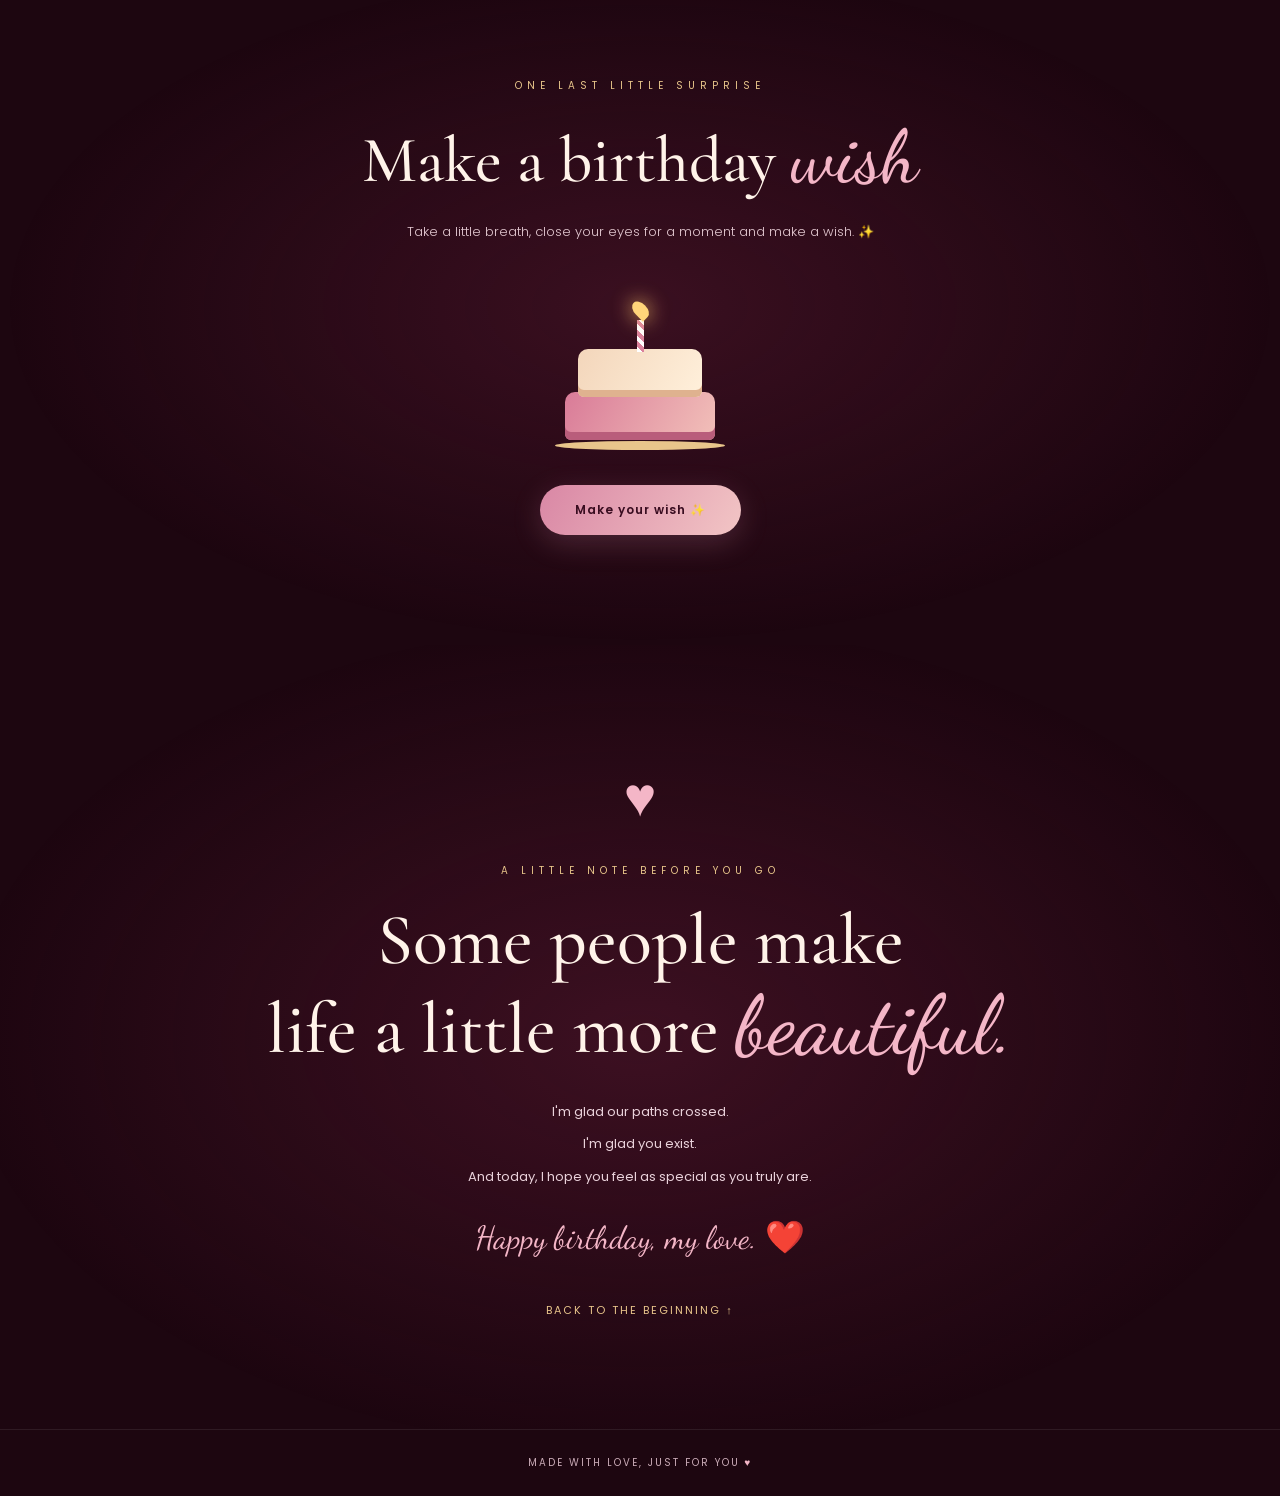
==== commit 5c10c91d: "Update index.html" ====
--- a/index.html
+++ b/index.html
@@ -2,238 +2,1331 @@
 <!DOCTYPE html>
 <html lang="en">
 <head>
-  <meta charset="UTF-8">
-  <meta name="viewport" content="width=device-width, initial-scale=1.0">
-  <meta name="theme-color" content="#310810">
-  <title>For My Man ❤️</title>
-
-  <link rel="preconnect" href="https://fonts.googleapis.com">
-  <link rel="preconnect" href="https://fonts.gstatic.com" crossorigin>
-  <link href="https://fonts.googleapis.com/css2?family=Cormorant+Garamond:wght@400;500;600;700&family=Dancing+Script:wght@400;500;600;700&family=Poppins:wght@300;400;500;600&display=swap" rel="stylesheet">
-
-  <link rel="stylesheet" href="style.css">
-  <script src="script.js" defer></script>
+<meta charset="UTF-8">
+<meta name="viewport" content="width=device-width, initial-scale=1.0">
+<meta name="theme-color" content="#2b0715">
+
+<title>Happy Birthday, My Man ❤️</title>
+
+<link href="https://fonts.googleapis.com/css2?family=Cormorant+Garamond:wght@400;500;600;700&family=Dancing+Script:wght@400;500;600;700&family=Poppins:wght@300;400;500;600&display=swap" rel="stylesheet">
+
+<style>
+:root {
+    --wine: #310817;
+    --dark: #1d0610;
+    --rose: #a83d60;
+    --pink: #f4b6c7;
+    --cream: #fff3e9;
+    --gold: #e8c58b;
+    --white: #fffaf7;
+}
+
+* {
+    margin: 0;
+    padding: 0;
+    box-sizing: border-box;
+    scroll-behavior: smooth;
+}
+
+body {
+    background: var(--dark);
+    color: var(--cream);
+    font-family: 'Poppins', sans-serif;
+    overflow-x: hidden;
+}
+
+button, a {
+    font-family: inherit;
+}
+
+button {
+    cursor: pointer;
+}
+
+/* BACKGROUND */
+
+body::before {
+    content: "";
+    position: fixed;
+    inset: 0;
+    z-index: -2;
+    background:
+        radial-gradient(ellipse at 15% 20%, #70203c 0%, transparent 40%),
+        radial-gradient(ellipse at 85% 75%, #57132e 0%, transparent 40%),
+        linear-gradient(145deg, #1d0610, #3a0b20, #17040c);
+}
+
+#particles {
+    position: fixed;
+    inset: 0;
+    pointer-events: none;
+    z-index: 5;
+    overflow: hidden;
+}
+
+.particle {
+    position: absolute;
+    bottom: -30px;
+    color: #f3a9be;
+    opacity: 0;
+    animation: floatUp linear infinite;
+    text-shadow: 0 0 12px #eaa3bb;
+}
+
+@keyframes floatUp {
+    0% {
+        transform: translateY(0) rotate(0deg);
+        opacity: 0;
+    }
+    15% { opacity: .7; }
+    85% { opacity: .5; }
+    100% {
+        transform: translateY(-110vh) rotate(300deg);
+        opacity: 0;
+    }
+}
+
+/* NAVBAR */
+
+.navbar {
+    position: absolute;
+    top: 0;
+    left: 0;
+    width: 100%;
+    padding: 25px 8%;
+    display: flex;
+    justify-content: space-between;
+    align-items: center;
+    z-index: 10;
+    border-bottom: 1px solid #ffffff17;
+}
+
+.brand {
+    font-family: 'Dancing Script', cursive;
+    font-size: 28px;
+    color: var(--cream);
+    text-decoration: none;
+}
+
+.brand span {
+    color: var(--pink);
+}
+
+.navbar a:last-child {
+    color: var(--cream);
+    text-decoration: none;
+    font-size: 12px;
+    letter-spacing: 2px;
+    text-transform: uppercase;
+}
+
+/* GENERAL */
+
+.section {
+    padding: 110px 8%;
+    text-align: center;
+}
+
+.eyebrow {
+    color: var(--gold);
+    font-size: 10px;
+    letter-spacing: 5px;
+    text-transform: uppercase;
+    margin-bottom: 22px;
+}
+
+h2 {
+    font-family: 'Cormorant Garamond', serif;
+    font-size: clamp(40px, 6vw, 65px);
+    font-weight: 500;
+    line-height: 1.1;
+}
+
+.script {
+    font-family: 'Dancing Script', cursive;
+    color: var(--pink);
+    font-size: 1.15em;
+}
+
+.intro {
+    max-width: 570px;
+    margin: 20px auto 45px;
+    color: #e5cbd3;
+    font-size: 13px;
+    line-height: 2;
+    font-weight: 300;
+}
+
+/* HERO */
+
+.hero {
+    min-height: 100vh;
+    display: flex;
+    flex-direction: column;
+    justify-content: center;
+    align-items: center;
+    position: relative;
+    padding-top: 130px;
+    background:
+        radial-gradient(ellipse at center, #86254455, transparent 65%);
+}
+
+.hero::before,
+.hero::after {
+    content: "✦";
+    position: absolute;
+    color: var(--gold);
+    font-size: 35px;
+    opacity: .6;
+}
+
+.hero::before {
+    top: 25%;
+    left: 13%;
+}
+
+.hero::after {
+    bottom: 20%;
+    right: 15%;
+}
+
+.hero-small {
+    font-size: 11px;
+    letter-spacing: 5px;
+    color: var(--gold);
+    margin-bottom: 22px;
+}
+
+.hero h1 {
+    font-family: 'Cormorant Garamond', serif;
+    font-size: clamp(55px, 10vw, 105px);
+    line-height: 1;
+    font-weight: 500;
+    margin-bottom: 12px;
+}
+
+.hero h1 span {
+    display: block;
+    font-family: 'Dancing Script', cursive;
+    font-size: 1.15em;
+    color: var(--pink);
+    margin-top: 10px;
+}
+
+.hero-text {
+    margin: 25px 0;
+    line-height: 2;
+    font-size: 14px;
+    color: #ead2da;
+}
+
+.heart-circle {
+    width: 85px;
+    height: 85px;
+    border: 1px solid var(--gold);
+    border-radius: 50%;
+    display: flex;
+    align-items: center;
+    justify-content: center;
+    font-size: 35px;
+    color: var(--pink);
+    margin: 15px 0 35px;
+    box-shadow: 0 0 40px #f4b6c722;
+    animation: heartbeat 2s infinite;
+}
+
+@keyframes heartbeat {
+    0%, 100% { transform: scale(1); }
+    50% { transform: scale(1.09); }
+}
+
+/* BUTTONS */
+
+.primary-btn {
+    padding: 16px 35px;
+    background: linear-gradient(120deg, #d987a5, #f2c5c5);
+    color: #390d20;
+    border: none;
+    border-radius: 40px;
+    font-size: 12px;
+    letter-spacing: 1px;
+    font-weight: 600;
+    transition: .3s;
+    box-shadow: 0 8px 30px #e8a1b433;
+}
+
+.primary-btn:hover {
+    transform: translateY(-4px);
+    box-shadow: 0 12px 40px #e8a1b455;
+}
+
+.scroll-note {
+    margin-top: 55px;
+    color: #c9aab6;
+    font-size: 10px;
+    letter-spacing: 2px;
+}
+
+/* LITTLE NOTE */
+
+.note-section {
+    background: #ffffff08;
+    border-top: 1px solid #ffffff12;
+    border-bottom: 1px solid #ffffff12;
+}
+
+.note-box {
+    max-width: 750px;
+    margin: 45px auto 0;
+    padding: 45px 30px;
+    border: 1px solid #d9af8455;
+    border-radius: 4px;
+    background: linear-gradient(135deg, #ffffff0c, #ffffff03);
+}
+
+.note-box .big-heart {
+    color: var(--pink);
+    font-size: 45px;
+    margin-bottom: 20px;
+}
+
+.note-box p {
+    font-family: 'Cormorant Garamond', serif;
+    font-size: 25px;
+    line-height: 1.7;
+    color: #f5dfe5;
+}
+
+/* LETTER */
+
+.letter-section {
+    background: radial-gradient(ellipse at center, #65203a55, transparent 75%);
+}
+
+.letter-card {
+    max-width: 720px;
+    margin: 45px auto 0;
+    padding: 55px 9%;
+    text-align: left;
+    background: linear-gradient(145deg, #fff7ee, #f5dfd8);
+    color: #53243a;
+    border-radius: 4px;
+    position: relative;
+    box-shadow: 0 25px 80px #0005;
+}
+
+.letter-card::before {
+    content: "♡";
+    position: absolute;
+    top: 12px;
+    right: 25px;
+    color: #cf829d;
+    font-size: 38px;
+}
+
+.letter-top {
+    text-align: center;
+    font-size: 10px;
+    letter-spacing: 4px;
+    color: #a75c76;
+    margin-bottom: 35px;
+}
+
+.letter-card h3 {
+    font-family: 'Dancing Script', cursive;
+    font-size: 34px;
+    color: #852d4d;
+    margin-bottom: 25px;
+}
+
+.letter-copy p {
+    font-family: 'Cormorant Garamond', serif;
+    font-size: 21px;
+    line-height: 1.9;
+    margin-bottom: 20px;
+    color: #63384a;
+}
+
+.letter-sign {
+    text-align: right;
+    font-family: 'Dancing Script', cursive;
+    font-size: 26px;
+    color: #a33d62;
+    margin-top: 35px;
+}
+
+.edit-btn {
+    display: block;
+    margin: 25px auto 0;
+    background: transparent;
+    border: 1px solid #a75c76;
+    color: #77344d;
+    padding: 10px 22px;
+    border-radius: 30px;
+    font-size: 11px;
+}
+
+#letterEditor {
+    display: none;
+    max-width: 720px;
+    margin: 20px auto;
+    padding: 25px;
+    background: #ffffff12;
+    border: 1px solid #ffffff25;
+}
+
+#letterEditor textarea {
+    width: 100%;
+    padding: 15px;
+    margin: 15px 0;
+    min-height: 180px;
+    border-radius: 8px;
+    border: 1px solid #e8b7c5;
+    font: 14px 'Poppins', sans-serif;
+}
+
+/* MEMORY CARDS - NO IMAGES */
+
+.memories-section {
+    background: #ffffff06;
+}
+
+.memory-grid {
+    max-width: 950px;
+    margin: 50px auto 0;
+    display: grid;
+    grid-template-columns: repeat(3, 1fr);
+    gap: 22px;
+}
+
+.memory-card {
+    min-height: 245px;
+    padding: 35px 22px;
+    border: 1px solid #e9b9c54a;
+    background: linear-gradient(145deg, #ffffff12, #ffffff04);
+    border-radius: 5px;
+    display: flex;
+    flex-direction: column;
+    justify-content: center;
+    align-items: center;
+    transition: .4s;
+}
+
+.memory-card:hover {
+    transform: translateY(-9px);
+    background: #ffffff16;
+    border-color: var(--gold);
+}
+
+.memory-icon {
+    font-size: 40px;
+    color: var(--pink);
+    margin-bottom: 25px;
+}
+
+.memory-card h3 {
+    font-family: 'Cormorant Garamond', serif;
+    font-size: 26px;
+    color: var(--gold);
+    margin-bottom: 12px;
+}
+
+.memory-card p {
+    font-size: 12px;
+    line-height: 1.9;
+    color: #e8cbd4;
+}
+
+/* REASONS */
+
+.reasons-grid {
+    max-width: 850px;
+    margin: 50px auto 0;
+    display: grid;
+    grid-template-columns: repeat(2, 1fr);
+    gap: 18px;
+}
+
+.reason-card {
+    background: #ffffff09;
+    border: 1px solid #e9b9c544;
+    border-radius: 5px;
+    padding: 28px 20px;
+    color: var(--cream);
+    transition: .3s;
+}
+
+.reason-card:hover {
+    background: #ffffff18;
+    border-color: var(--gold);
+    transform: translateY(-4px);
+}
+
+.reason-card .icon {
+    display: block;
+    color: var(--pink);
+    font-size: 30px;
+    margin-bottom: 12px;
+}
+
+.reason-card strong {
+    display: block;
+    font-family: 'Cormorant Garamond', serif;
+    font-size: 23px;
+    font-weight: 500;
+}
+
+.reason-card small {
+    display: block;
+    color: #cbaab6;
+    font-size: 10px;
+    margin-top: 8px;
+}
+
+.reason-reveal {
+    max-width: 550px;
+    min-height: 75px;
+    margin: 30px auto 0;
+    color: var(--gold);
+    font-family: 'Dancing Script', cursive;
+    font-size: 28px;
+    line-height: 1.5;
+}
+
+/* CAKE */
+
+.surprise-section {
+    background: radial-gradient(ellipse at center, #76234255, transparent 70%);
+}
+
+.cake {
+    width: 170px;
+    height: 130px;
+    position: relative;
+    margin: 65px auto 45px;
+}
+
+.cake-layer {
+    position: absolute;
+    left: 10px;
+    width: 150px;
+    height: 48px;
+    border-radius: 10px 10px 6px 6px;
+    background: linear-gradient(120deg, #d97b98, #f2c0b9);
+    box-shadow: inset 0 -8px 0 #b95d7b;
+}
+
+.layer-one { bottom: 0; }
+.layer-two {
+    bottom: 43px;
+    left: 23px;
+    width: 124px;
+    background: linear-gradient(120deg, #f3d6bb, #fff0db);
+    box-shadow: inset 0 -7px 0 #dfb28f;
+}
+
+.cake-plate {
+    position: absolute;
+    bottom: -10px;
+    left: 0;
+    width: 170px;
+    height: 9px;
+    border-radius: 50%;
+    background: var(--gold);
+}
+
+.candle {
+    position: absolute;
+    width: 7px;
+    height: 32px;
+    bottom: 88px;
+    left: 82px;
+    background: repeating-linear-gradient(
+        45deg, #fff, #fff 4px, #db829c 4px, #db829c 8px
+    );
+}
+
+.flame {
+    position: absolute;
+    width: 13px;
+    height: 20px;
+    background: #ffd57a;
+    border-radius: 50% 50% 50% 0;
+    transform: rotate(-45deg);
+    top: -20px;
+    left: -3px;
+    box-shadow: 0 0 20px #ffc76c;
+    animation: flicker .5s infinite alternate;
+}
+
+@keyframes flicker {
+    to { transform: rotate(-45deg) scale(.8); }
+}
+
+.wish-message {
+    display: none;
+    max-width: 600px;
+    margin: 35px auto;
+    padding: 35px;
+    background: #ffffff0d;
+    border: 1px solid #e8c58b66;
+    line-height: 2;
+    animation: appear .8s ease;
+}
+
+.wish-message h3 {
+    font-family: 'Dancing Script', cursive;
+    font-size: 38px;
+    color: var(--pink);
+    margin-bottom: 15px;
+}
+
+.wish-message p {
+    font-size: 13px;
+    color: #ead1db;
+}
+
+@keyframes appear {
+    from { opacity: 0; transform: translateY(20px); }
+    to { opacity: 1; transform: translateY(0); }
+}
+
+/* FINAL */
+
+.final-section {
+    min-height: 75vh;
+    display: flex;
+    flex-direction: column;
+    justify-content: center;
+    align-items: center;
+    background: radial-gradient(ellipse at center, #7d244555, transparent 75%);
+}
+
+.final-heart {
+    font-size: 55px;
+    color: var(--pink);
+    margin-bottom: 25px;
+    animation: heartbeat 2s infinite;
+}
+
+.final-section h2 {
+    font-size: clamp(42px, 7vw, 72px);
+}
+
+.final-message {
+    font-size: 13px;
+    line-height: 2.5;
+    color: #ead2db;
+    margin: 25px 0;
+}
+
+.final-sign {
+    font-family: 'Dancing Script', cursive;
+    font-size: 32px;
+    color: var(--pink);
+}
+
+.back-top {
+    color: var(--gold);
+    text-decoration: none;
+    font-size: 11px;
+    margin-top: 45px;
+    letter-spacing: 2px;
+}
+
+/* FOOTER */
+
+footer {
+    text-align: center;
+    padding: 25px;
+    border-top: 1px solid #ffffff15;
+    color: #c9aab6;
+    font-size: 10px;
+    letter-spacing: 2px;
+}
+
+footer span {
+    color: var(--pink);
+}
+
+/* POPUP */
+
+.modal {
+    display: none;
+    position: fixed;
+    inset: 0;
+    background: #10030bd9;
+    z-index: 100;
+    justify-content: center;
+    align-items: center;
+    padding: 20px;
+    backdrop-filter: blur(10px);
+}
+
+.modal-box {
+    max-width: 490px;
+    width: 100%;
+    padding: 55px 35px;
+    text-align: center;
+    background: linear-gradient(145deg, #5a1833, #260817);
+    border: 1px solid #e8c58b88;
+    position: relative;
+    animation: appear .5s ease;
+}
+
+.modal-box h2 {
+    font-size: 42px;
+    color: var(--pink);
+    margin: 20px 0;
+}
+
+.modal-box p {
+    font-size: 13px;
+    line-height: 2;
+    color: #eedbe1;
+}
+
+.close {
+    position: absolute;
+    right: 17px;
+    top: 10px;
+    color: white;
+    background: transparent;
+    border: none;
+    font-size: 28px;
+}
+
+.modal-heart {
+    font-size: 40px;
+    color: var(--pink);
+    margin-bottom: 15px;
+}
+
+/* MOBILE */
+
+@media(max-width: 700px) {
+    .navbar {
+        padding: 20px 5%;
+    }
+
+    .brand { font-size: 23px; }
+
+    .navbar a:last-child {
+        font-size: 9px;
+        letter-spacing: 1px;
+    }
+
+    .section {
+        padding: 85px 6%;
+    }
+
+    .memory-grid {
+        grid-template-columns: 1fr;
+    }
+
+    .memory-card {
+        min-height: 190px;
+    }
+
+    .reasons-grid {
+        grid-template-columns: 1fr;
+    }
+
+    .letter-card {
+        padding: 40px 25px;
+    }
+
+    .letter-copy p {
+        font-size: 19px;
+    }
+
+    .hero::before { left: 5%; }
+    .hero::after { right: 5%; }
+
+    .note-box p {
+        font-size: 21px;
+    }
+}
+</style>
 </head>
+
 <body>
-  <div class="floating-hearts" id="floatingHearts" aria-hidden="true"></div>
-
-  <header class="navbar">
-    <a class="brand" href="#home">with love, always <span>♥</span></a>
-    <a class="nav-link" href="#letter">yours forever</a>
-  </header>
-
-  <main>
-    <!-- HERO -->
-    <section class="hero section" id="home">
-      <div class="hero-glow"></div>
-      <p class="eyebrow">♡ A LITTLE SURPRISE MADE JUST FOR YOU ♡</p>
-      <p class="tiny-date">THE WORLD GOT LUCKIER THE DAY YOU WERE BORN</p>
-
-      <h1>Happy Birthday,<br><span id="heroName">My Man</span></h1>
-
-      <p class="hero-subtitle">
-        To my dhorjevo, my love, my man.<br>
-        Today, this little universe is all yours.
-      </p>
-
-      <div class="heart-seal">♥</div>
-
-      <button class="primary-btn" id="openSurprise">
-        Open your little surprise <span>♡</span>
-      </button>
-      <p class="scroll-note">made with all my heart · scroll slowly ↓</p>
-    </section>
-
-    <!-- COUNTDOWN -->
-    <section class="section countdown-section" id="countdown">
-      <p class="eyebrow">THE COUNTDOWN TO YOUR DAY</p>
-      <h2>A day worth celebrating</h2>
-      <p class="section-intro" id="countdownMessage">
-        Counting down to the day someone very special was born.
-      </p>
-
-      <div class="countdown" aria-label="Birthday countdown">
-        <div class="time-box"><span id="days">00</span><small>days</small></div>
-        <div class="time-box"><span id="hours">00</span><small>hours</small></div>
-        <div class="time-box"><span id="minutes">00</span><small>minutes</small></div>
-        <div class="time-box"><span id="seconds">00</span><small>seconds</small></div>
-      </div>
-      <p class="small-note">Every second is one second closer to celebrating you. ❤️</p>
-    </section>
-
-    <!-- LOVE LETTER -->
-    <section class="section letter-section" id="letter">
-      <p class="eyebrow">SOMETHING FROM MY HEART</p>
-      <h2>A letter for <span class="script">my love</span></h2>
-      <p class="section-intro">Some things are too special to fit into an ordinary message.</p>
-
-      <div class="letter-card">
-        <div class="letter-top">♡ &nbsp; TO MY FAVORITE PERSON &nbsp; ♡</div>
-        <div class="letter-heart">♥</div>
+
+<div id="particles"></div>
+
+<header class="navbar">
+    <a href="#home" class="brand">with love, always <span>♥</span></a>
+    <a href="#letter">A little letter ♡</a>
+</header>
+
+<main>
+
+<!-- HERO -->
+
+<section class="hero section" id="home">
+
+    <p class="hero-small">✧ A LITTLE WORLD MADE JUST FOR YOU ✧</p>
+
+    <h1>Happy Birthday,<span>My Man ♡</span></h1>
+
+    <p class="hero-text">
+        To my dhorjevo, my favorite person.<br>
+        Today deserves a little extra magic.
+    </p>
+
+    <div class="heart-circle">♥</div>
+
+    <button class="primary-btn" onclick="openSurprise()">
+        Open your little surprise ♡
+    </button>
+
+    <p class="scroll-note">MADE WITH LOVE · SCROLL SLOWLY ↓</p>
+
+</section>
+
+
+<!-- LITTLE NOTE -->
+
+<section class="section note-section">
+
+    <p class="eyebrow">A THOUGHT FOR YOUR SPECIAL DAY</p>
+
+    <h2>Today is all about <span class="script">you.</span></h2>
+
+    <div class="note-box">
+
+        <div class="big-heart">♡</div>
+
+        <p>
+            In a world full of ordinary moments,
+            some people make everything feel a little more beautiful.
+            I hope today reminds you how special you are.
+        </p>
+
+    </div>
+
+</section>
+
+
+<!-- LETTER -->
+
+<section class="section letter-section" id="letter">
+
+    <p class="eyebrow">SOMETHING FROM MY HEART</p>
+
+    <h2>A letter for <span class="script">my favorite person</span></h2>
+
+    <p class="intro">
+        Some feelings deserve more than a simple birthday message.
+        So here's a little letter, written especially for you.
+    </p>
+
+    <div class="letter-card">
+
+        <div class="letter-top">♡ TO MY FAVORITE PERSON ♡</div>
+
         <h3 id="letterGreeting">To my man,</h3>
 
         <div class="letter-copy" id="letterCopy">
-          <p>Happy birthday, my love. ❤️</p>
-          <p>
-              I wish me words ma explain kri saku ke tu mari mate su chhe.
-              tu mara world no ek etlo special part bani gyo che ne yrrr and 
-              i am so grateful for the moments, smiles, conversations, 
-              and little momories we share.
-
-          </p>
-          <p>
-             I hope this new chapter brings you peace jyare life heavy feel krave,
-             courage when things feel difficult and a thousand reasons to smile.
-             i hope you always remember tu ketlo important chhe and how much goodness you deserve.
-          </p>
-          <p>
-            Thank you for being you. I want to keep making memories with you,
-	          laughing over the smallest things, celebrating your
-	          wins, and reminding you on the difficult days that 
-	          you are never short of someone cheering for you my love.
-
-          </p>
-          <p>
-            No website or birthday gift could ever say everything
-            I feel, but I hope this little corner of the internet
-            reminds you that someone made it especially for you,
-            with so much care and love.
-
-          </p>
-          <p>Happy birthday, dhorjevo. You are so, so special to me. ❤️</p>
+
+            <p>Happy birthday, my love. ❤️</p>
+
+            <p>
+                I wish me words ma explain kri saku ke tu mari mate su chhe.
+                Tu mara world no ek etlo special part bani gyo chhe ne yrrr.
+                I am so grateful for the moments, smiles, conversations
+                and little memories we share.
+            </p>
+
+            <p>
+                I hope this new chapter brings you peace jyare life heavy
+                feel karave, courage when things feel difficult and
+                a thousand reasons to smile.
+                I hope you always remember tu ketlo important chhe
+                and how much goodness you deserve.
+            </p>
+
+            <p>
+                Thank you for being you.
+                I want to keep making memories with you,
+                laughing over the smallest things, celebrating your wins
+                and reminding you on difficult days that someone is
+                always cheering for you.
+            </p>
+
+            <p>
+                No website or birthday gift could ever say everything,
+                but I hope this little corner of the internet reminds you
+                that someone made it especially for you,
+                with so much care and love.
+            </p>
+
+            <p>
+                Happy birthday, dhorjevo.
+                You are so, so special to me. ❤️
+            </p>
+
         </div>
 
-        <p class="letter-signature">forever sending you love, <span>yours ♡</span></p>
-        <button class="text-btn" id="editLetter">Personalize this letter ✎</button>
-      </div>
-
-      <div class="editor-panel hidden" id="letterEditor">
-        <label for="customLetter">Write your own birthday letter</label>
-        <textarea id="customLetter" rows="9" placeholder="Write everything you want him to know..."></textarea>
-        <div class="editor-actions">
-          <button class="primary-btn" id="saveLetter">Save my letter ♥</button>
-          <button class="secondary-btn" id="cancelEdit">Cancel</button>
+        <div class="letter-sign">
+            with lots of love, ♡
         </div>
-        <p class="small-note">Your custom letter stays in this page while it is open.</p>
-      </div>
-    </section>
-
-    <!-- MEMORIES -->
-    <section class="section memories-section" id="memories">
-      <p class="eyebrow">LITTLE MOMENTS, BIG FEELINGS</p>
-      <h2>Our little <span class="script">universe</span></h2>
-      <p class="section-intro">
-        Add your favorite pictures and let the memories do the talking.
-      </p>
-
-      <div class="photo-grid">
-        <figure class="photo-card photo-tall">
-          <img src="C:\Users\HP\Desktop\1.11\image_2.jpg" alt="A favorite memory together" loading="lazy">
-          <figcaption>my favorite kind of memory ♡</figcaption>
-        </figure>
-        <figure class="photo-card">
-          <img src="C:\Users\HP\Desktop\1.11\image_1.jpg" alt="A special moment together" loading="lazy">
-          <figcaption>you make moments special</figcaption>
-        </figure>
-        <figure class="photo-card">
-          <img src="C:\Users\HP\Desktop\1.11\image_3.jpg" alt="A happy memory together" loading="lazy">
-          <figcaption>one for the memory book ♥</figcaption>
-        </figure>
-     
-      </div>
-    </section>
-
-    <!-- REASONS -->
-    <section class="section reasons-section" id="reasons">
-      <p class="eyebrow">A FEW THINGS I HOPE YOU NEVER FORGET</p>
-      <h2>Reasons you're <span class="script">so special</span></h2>
-      <p class="section-intro">Tap each little heart for a reminder. ❤️</p>
-
-      <div class="reasons-grid">
-        <button class="reason-card" data-message="Your smile can make an ordinary moment feel unforgettable.">
-          <span class="reason-icon">♡</span><span>A little reminder</span><small>tap to open</small>
+
+        <button class="edit-btn" onclick="editLetter()">
+            Personalize this letter ✎
         </button>
-        <button class="reason-card" data-message="I admire the person you are and the person you keep becoming.">
-          <span class="reason-icon">♥</span><span>Something I admire</span><small>tap to open</small>
+
+    </div>
+
+    <div id="letterEditor">
+
+        <p>Write your own birthday letter:</p>
+
+        <textarea id="customLetter"></textarea>
+
+        <button class="primary-btn" onclick="saveLetter()">
+            Save my letter ♥
         </button>
-        <button class="reason-card" data-message="You deserve kindness, happiness, peace, and all the beautiful things life can bring.">
-          <span class="reason-icon">✧</span><span>A wish for you</span><small>tap to open</small>
+
+        <button class="edit-btn" onclick="cancelLetter()">
+            Cancel
         </button>
-        <button class="reason-card" data-message="Out of all the little moments life gives us, I'm grateful for the ones that include you.">
-          <span class="reason-icon">❣</span><span>From my heart</span><small>tap to open</small>
+
+    </div>
+
+</section>
+
+
+<!-- MEMORY CARDS -->
+
+<section class="section memories-section" id="memories">
+
+    <p class="eyebrow">LITTLE MOMENTS, BIG FEELINGS</p>
+
+    <h2>Our little <span class="script">universe</span></h2>
+
+    <p class="intro">
+        Not every beautiful memory needs a photograph.
+        Some moments stay special simply because of how they made us feel.
+    </p>
+
+    <div class="memory-grid">
+
+        <div class="memory-card">
+
+            <div class="memory-icon">♡</div>
+
+            <h3>The Little Things</h3>
+
+            <p>
+                The random conversations,
+                unexpected smiles and moments
+                that become favorite memories.
+            </p>
+
+        </div>
+
+        <div class="memory-card">
+
+            <div class="memory-icon">✧</div>
+
+            <h3>Our Conversations</h3>
+
+            <p>
+                The laughter, the silly talks
+                and all those little moments
+                worth remembering.
+            </p>
+
+        </div>
+
+        <div class="memory-card">
+
+            <div class="memory-icon">♥</div>
+
+            <h3>More To Come</h3>
+
+            <p>
+                More birthdays, more laughter,
+                more adventures and
+                beautiful memories ahead.
+            </p>
+
+        </div>
+
+    </div>
+
+</section>
+
+
+<!-- REASONS -->
+
+<section class="section reasons-section" id="reasons">
+
+    <p class="eyebrow">A FEW THINGS TO REMEMBER</p>
+
+    <h2>Reasons you're <span class="script">so special</span></h2>
+
+    <p class="intro">
+        Tap each card. A little reminder is waiting for you. ❤️
+    </p>
+
+    <div class="reasons-grid">
+
+        <button class="reason-card"
+        onclick="showReason(0)">
+            <span class="icon">♡</span>
+            <strong>Your Smile</strong>
+            <small>Tap to discover</small>
         </button>
-      </div>
-      <div class="reason-reveal hidden" id="reasonReveal" aria-live="polite"></div>
-    </section>
-
-    <!-- BIRTHDAY SURPRISE -->
-    <section class="section surprise-section" id="surprise">
-      <p class="eyebrow">AND NOW... ONE LAST LITTLE THING</p>
-      <h2>Make a birthday <span class="script">wish</span></h2>
-      <p class="section-intro">
-        Take a little breath, close your eyes for a moment, and make a wish. ✨
-      </p>
-
-      <div class="cake-wrap">
-        <div class="cake-candles"><i></i><i></i><i></i></div>
-        <div class="cake-top"></div>
-        <div class="cake-layer cake-layer-one"></div>
-        <div class="cake-layer cake-layer-two"></div>
+
+        <button class="reason-card"
+        onclick="showReason(1)">
+            <span class="icon">✧</span>
+            <strong>Your Heart</strong>
+            <small>Tap to discover</small>
+        </button>
+
+        <button class="reason-card"
+        onclick="showReason(2)">
+            <span class="icon">♥</span>
+            <strong>Your Personality</strong>
+            <small>Tap to discover</small>
+        </button>
+
+        <button class="reason-card"
+        onclick="showReason(3)">
+            <span class="icon">❣</span>
+            <strong>Just Being You</strong>
+            <small>Tap to discover</small>
+        </button>
+
+    </div>
+
+    <div class="reason-reveal" id="reasonReveal">
+        ♡ Choose a little heart above ♡
+    </div>
+
+</section>
+
+
+<!-- BIRTHDAY WISH -->
+
+<section class="section surprise-section" id="surprise">
+
+    <p class="eyebrow">ONE LAST LITTLE SURPRISE</p>
+
+    <h2>Make a birthday <span class="script">wish</span></h2>
+
+    <p class="intro">
+        Take a little breath, close your eyes for a moment
+        and make a wish. ✨
+    </p>
+
+    <div class="cake">
+
+        <div class="cake-layer layer-one"></div>
+
+        <div class="cake-layer layer-two"></div>
+
         <div class="cake-plate"></div>
-      </div>
-
-      <button class="primary-btn" id="wishBtn">Make your wish ✨</button>
-      <div class="wish-message hidden" id="wishMessage" aria-live="polite">
-        <div class="wish-sparkle">✧ ♥ ✧</div>
-        <h3>Happy birthday, my man!</h3>
+
+        <div class="candle">
+            <div class="flame" id="flame"></div>
+        </div>
+
+    </div>
+
+    <button class="primary-btn" id="wishBtn" onclick="makeWish()">
+        Make your wish ✨
+    </button>
+
+    <div class="wish-message" id="wishMessage">
+
+        <h3>Happy Birthday, My Man! ❤️</h3>
+
         <p>
-          May this year be gentle with your heart, generous with your
-          dreams, and full of moments that make you genuinely happy.
-          You deserve so many beautiful things. ❤️
+            May this year be gentle with your heart,
+            generous with your dreams and full of moments
+            that make you genuinely happy.
+            May every little wish find its way to you.
+            You deserve so many beautiful things.
         </p>
-        <p class="script wish-signoff">I’m always cheering for you. ♡</p>
-      </div>
-    </section>
-
-    <!-- FINAL -->
-    <section class="final-section section">
-      <div class="final-heart">♥</div>
-      <p class="eyebrow">A LITTLE NOTE BEFORE YOU GO</p>
-      <h2>In every version<br>of this little story...</h2>
-      <p class="final-message">
+
+        <p style="margin-top:20px;color:#f3b4c9;">
+            Keep shining, keep smiling and keep being you. ♡
+        </p>
+
+    </div>
+
+</section>
+
+
+<!-- FINAL MESSAGE -->
+
+<section class="final-section section">
+
+    <div class="final-heart">♥</div>
+
+    <p class="eyebrow">A LITTLE NOTE BEFORE YOU GO</p>
+
+    <h2>
+        Some people make<br>
+        life a little more <span class="script">beautiful.</span>
+    </h2>
+
+    <p class="final-message">
         I'm glad our paths crossed.<br>
         I'm glad you exist.<br>
-        And today, especially, I hope you feel celebrated.
-      </p>
-      <p class="script final-signature">Happy birthday, my love. ❤️</p>
-      <a href="#home" class="back-top">back to the beginning ↑</a>
-    </section>
-  </main>
-
-  <footer>
-    made with love, just for you <span>♥</span>
-  </footer>
-
-  <!-- POP-UP SURPRISE -->
-  <div class="modal hidden" id="surpriseModal" role="dialog" aria-modal="true" aria-labelledby="modalTitle">
-    <div class="modal-card">
-      <button class="modal-close" id="closeModal" aria-label="Close">×</button>
-      <div class="modal-heart">♥</div>
-      <p class="eyebrow">A SECRET JUST FOR YOU</p>
-      <h2 id="modalTitle">Hey, my man...</h2>
-      <p>
-        If I could give you one thing today, it would be the chance to see
-        yourself through the eyes of everyone who cares about you.
-        I hope you would see just how wonderful and worthy of happiness you are.
-      </p>
-      <p class="script">You matter more than you know. ♡</p>
-      <button class="primary-btn" id="modalContinue">Explore your surprise ↓</button>
+        And today, I hope you feel as special as you truly are.
+    </p>
+
+    <p class="final-sign">
+        Happy birthday, my love. ❤️
+    </p>
+
+    <a href="#home" class="back-top">
+        BACK TO THE BEGINNING ↑
+    </a>
+
+</section>
+
+</main>
+
+
+<footer>
+    MADE WITH LOVE, JUST FOR YOU <span>♥</span>
+</footer>
+
+
+<!-- SURPRISE POPUP -->
+
+<div class="modal" id="surpriseModal">
+
+    <div class="modal-box">
+
+        <button class="close" onclick="closeSurprise()">×</button>
+
+        <div class="modal-heart">♥</div>
+
+        <p class="eyebrow">A SECRET JUST FOR YOU</p>
+
+        <h2>Hey, my man...</h2>
+
+        <p>
+            If I could give you one thing today,
+            it would be the chance to see yourself
+            through the eyes of everyone who cares about you.
+            I hope you see just how wonderful you are.
+        </p>
+
+        <br>
+
+        <p style="font-family:'Dancing Script';font-size:27px;color:#f4b6c7;">
+            You matter more than you know. ♡
+        </p>
+
+        <br>
+
+        <button class="primary-btn" onclick="closeAndExplore()">
+            Explore your surprise ↓
+        </button>
+
     </div>
-  </div>
+
+</div>
+
+
+<script>
+
+/* FLOATING HEARTS */
+
+const particleBox = document.getElementById("particles");
+
+const symbols = ["♡", "♥", "✧", "✦", "❀"];
+
+for (let i = 0; i < 28; i++) {
+
+    const heart = document.createElement("span");
+
+    heart.className = "particle";
+
+    heart.innerHTML = symbols[Math.floor(Math.random() * symbols.length)];
+
+    heart.style.left = Math.random() * 100 + "%";
+
+    heart.style.animationDuration = (8 + Math.random() * 12) + "s";
+
+    heart.style.animationDelay = (Math.random() * 12) + "s";
+
+    heart.style.fontSize = (12 + Math.random() * 18) + "px";
+
+    particleBox.appendChild(heart);
+}
+
+
+/* OPEN SURPRISE */
+
+function openSurprise() {
+    document.getElementById("surpriseModal").style.display = "flex";
+}
+
+function closeSurprise() {
+    document.getElementById("surpriseModal").style.display = "none";
+}
+
+function closeAndExplore() {
+    closeSurprise();
+
+    document.getElementById("letter").scrollIntoView({
+        behavior: "smooth"
+    });
+}
+
+
+/* LETTER EDITOR */
+
+function editLetter() {
+
+    const editor = document.getElementById("letterEditor");
+
+    const letter = document.getElementById("letterCopy");
+
+    document.getElementById("customLetter").value =
+        letter.innerText;
+
+    editor.style.display = "block";
+
+    editor.scrollIntoView({ behavior: "smooth" });
+}
+
+function saveLetter() {
+
+    const text = document.getElementById("customLetter").value;
+
+    if (!text.trim()) {
+        alert("Please write something first ❤️");
+        return;
+    }
+
+    const letter = document.getElementById("letterCopy");
+
+    letter.innerHTML = "";
+
+    text.split("\n").forEach(line => {
+
+        const p = document.createElement("p");
+
+        p.textContent = line;
+
+        letter.appendChild(p);
+
+    });
+
+    document.getElementById("letterEditor").style.display = "none";
+}
+
+function cancelLetter() {
+    document.getElementById("letterEditor").style.display = "none";
+}
+
+
+/* REASONS */
+
+const reasons = [
+
+    "Your smile can make an ordinary moment feel unforgettable. ♡",
+
+    "I admire the person you are and the kindness you bring into the world. ♥",
+
+    "Your personality makes even the simplest conversations special. ✧",
+
+    "You don't have to be perfect. Just being yourself is already special. ❤️"
+
+];
+
+function showReason(index) {
+
+    const reveal = document.getElementById("reasonReveal");
+
+    reveal.innerText = reasons[index];
+
+    reveal.style.animation = "none";
+
+    void reveal.offsetWidth;
+
+    reveal.style.animation = "appear .6s ease";
+
+}
+
+
+/* BIRTHDAY WISH */
+
+function makeWish() {
+
+    const message = document.getElementById("wishMessage");
+
+    const button = document.getElementById("wishBtn");
+
+    const flame = document.getElementById("flame");
+
+    message.style.display = "block";
+
+    flame.style.display = "none";
+
+    button.innerText = "Your wish is on its way! ♥";
+
+    button.disabled = true;
+
+    button.style.opacity = ".7";
+
+    message.scrollIntoView({
+        behavior: "smooth",
+        block: "center"
+    });
+
+    /* Small celebration */
+
+    for (let i = 0; i < 18; i++) {
+
+        const sparkle = document.createElement("span");
+
+        sparkle.innerHTML = ["♥", "✧", "♡", "✦"][i % 4];
+
+        sparkle.style.position = "fixed";
+
+        sparkle.style.left = Math.random() * 100 + "vw";
+
+        sparkle.style.top = "100vh";
+
+        sparkle.style.color = "#f4b6c7";
+
+        sparkle.style.fontSize = "22px";
+
+        sparkle.style.zIndex = "200";
+
+        sparkle.style.pointerEvents = "none";
+
+        sparkle.style.transition = "transform 3s ease, opacity 3s ease";
+
+        document.body.appendChild(sparkle);
+
+        setTimeout(() => {
+
+            sparkle.style.transform =
+                "translateY(-110vh) rotate(360deg)";
+
+            sparkle.style.opacity = "0";
+
+        }, 50);
+
+        setTimeout(() => sparkle.remove(), 3200);
+
+    }
+
+}
+
+</script>
+
 </body>
 </html>
-
-
-bug find
-where bug is case
-correct it
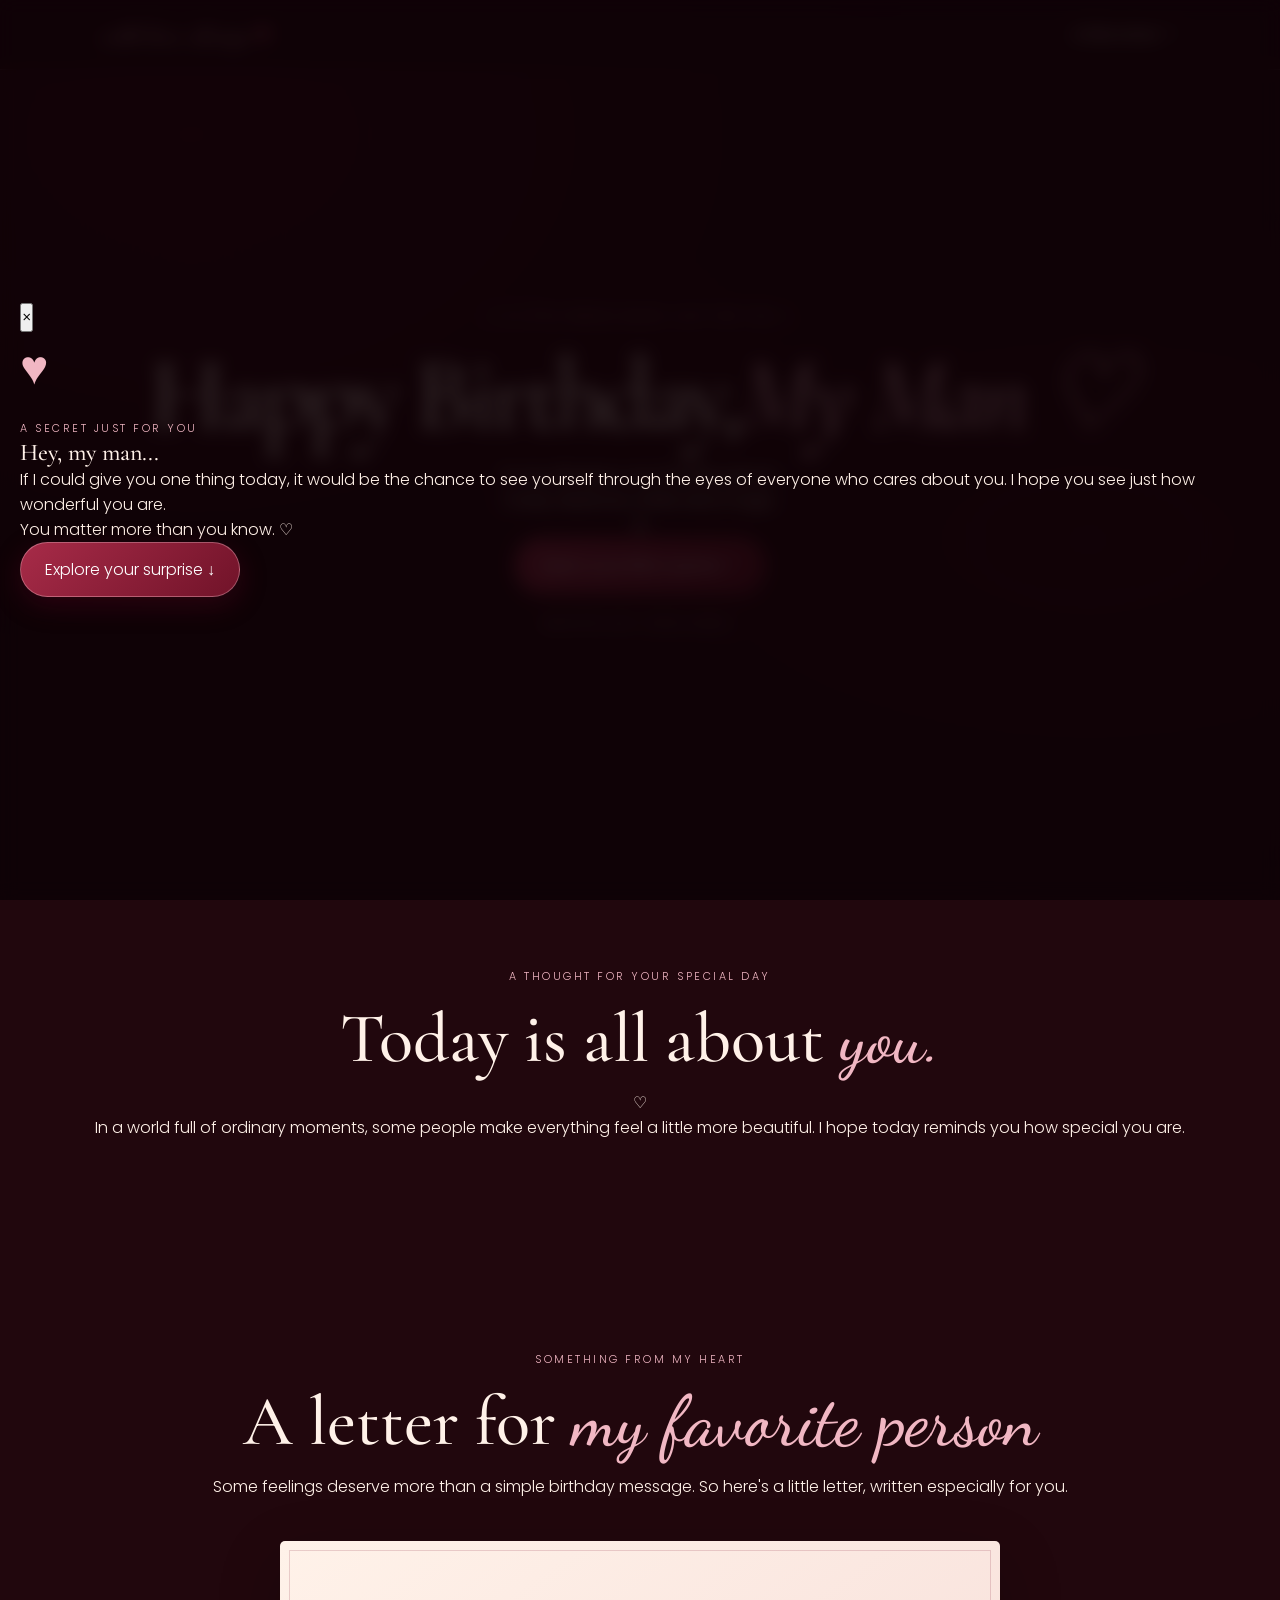
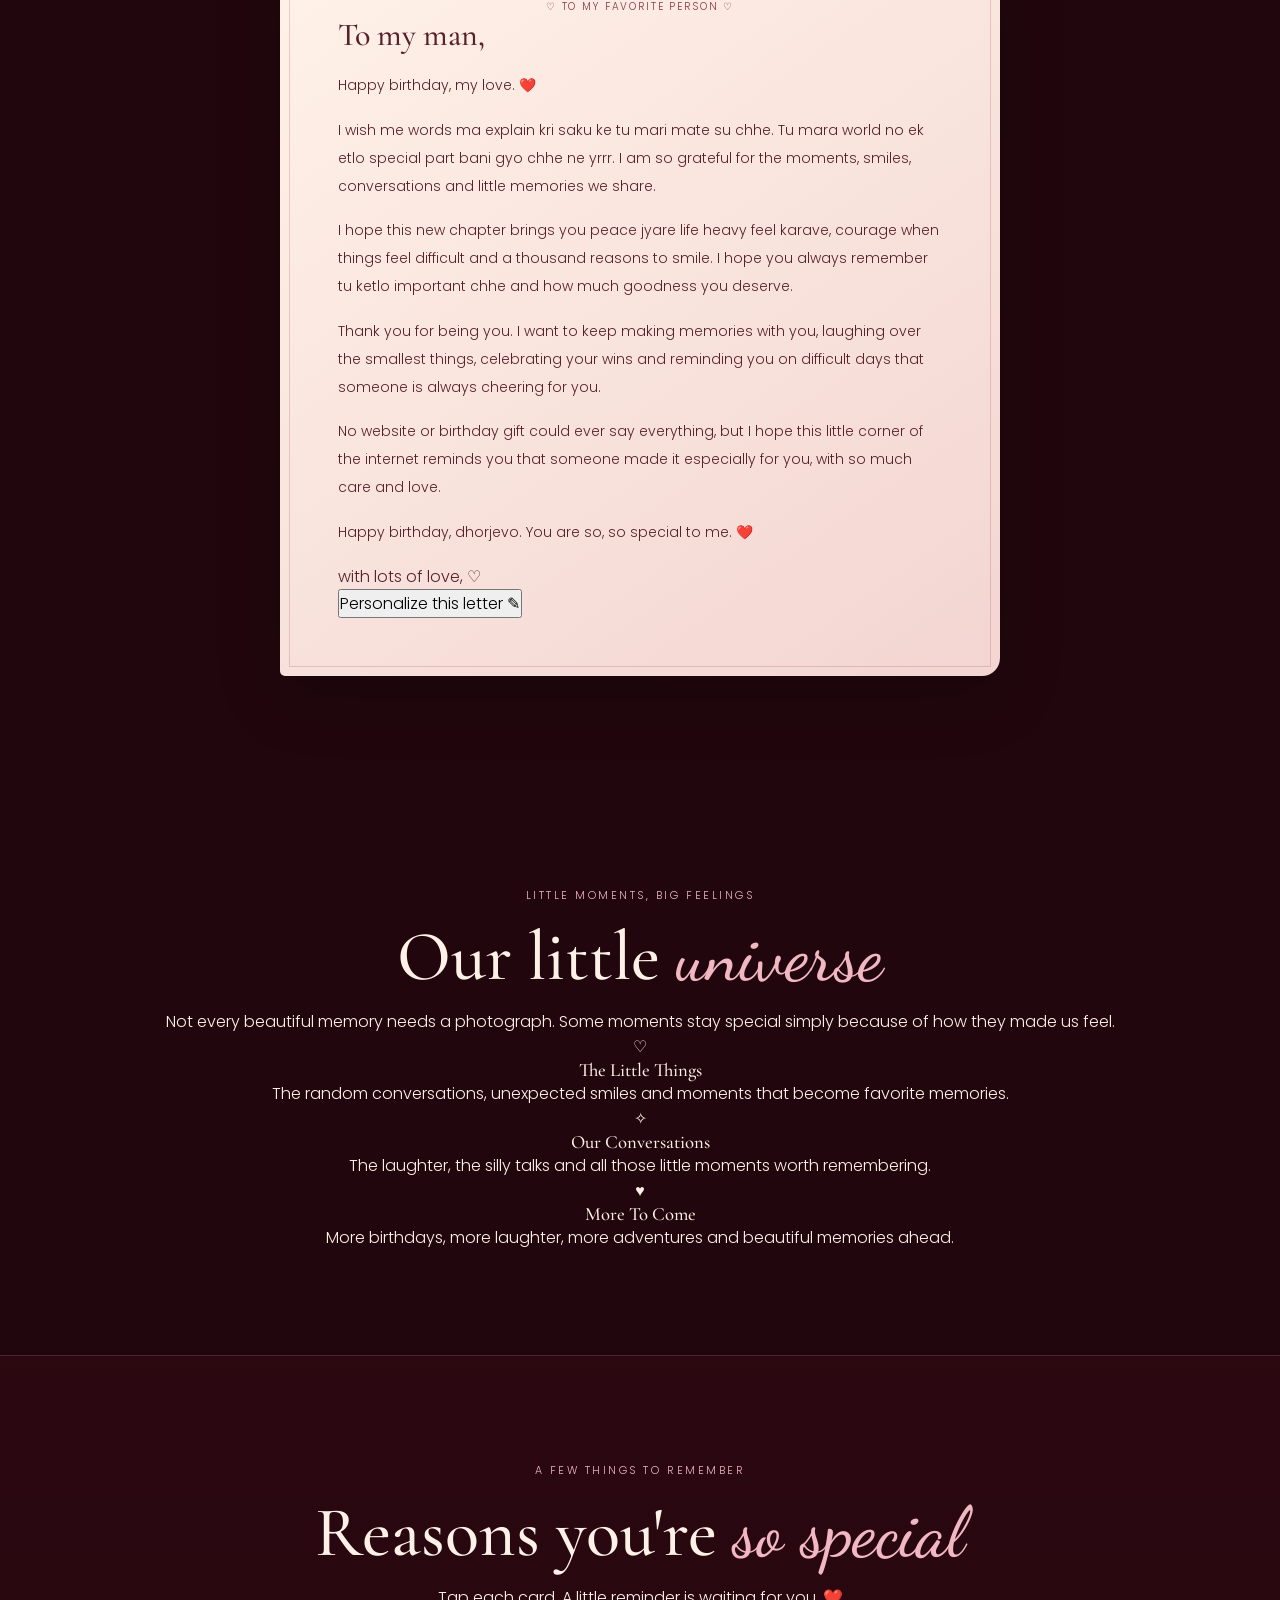
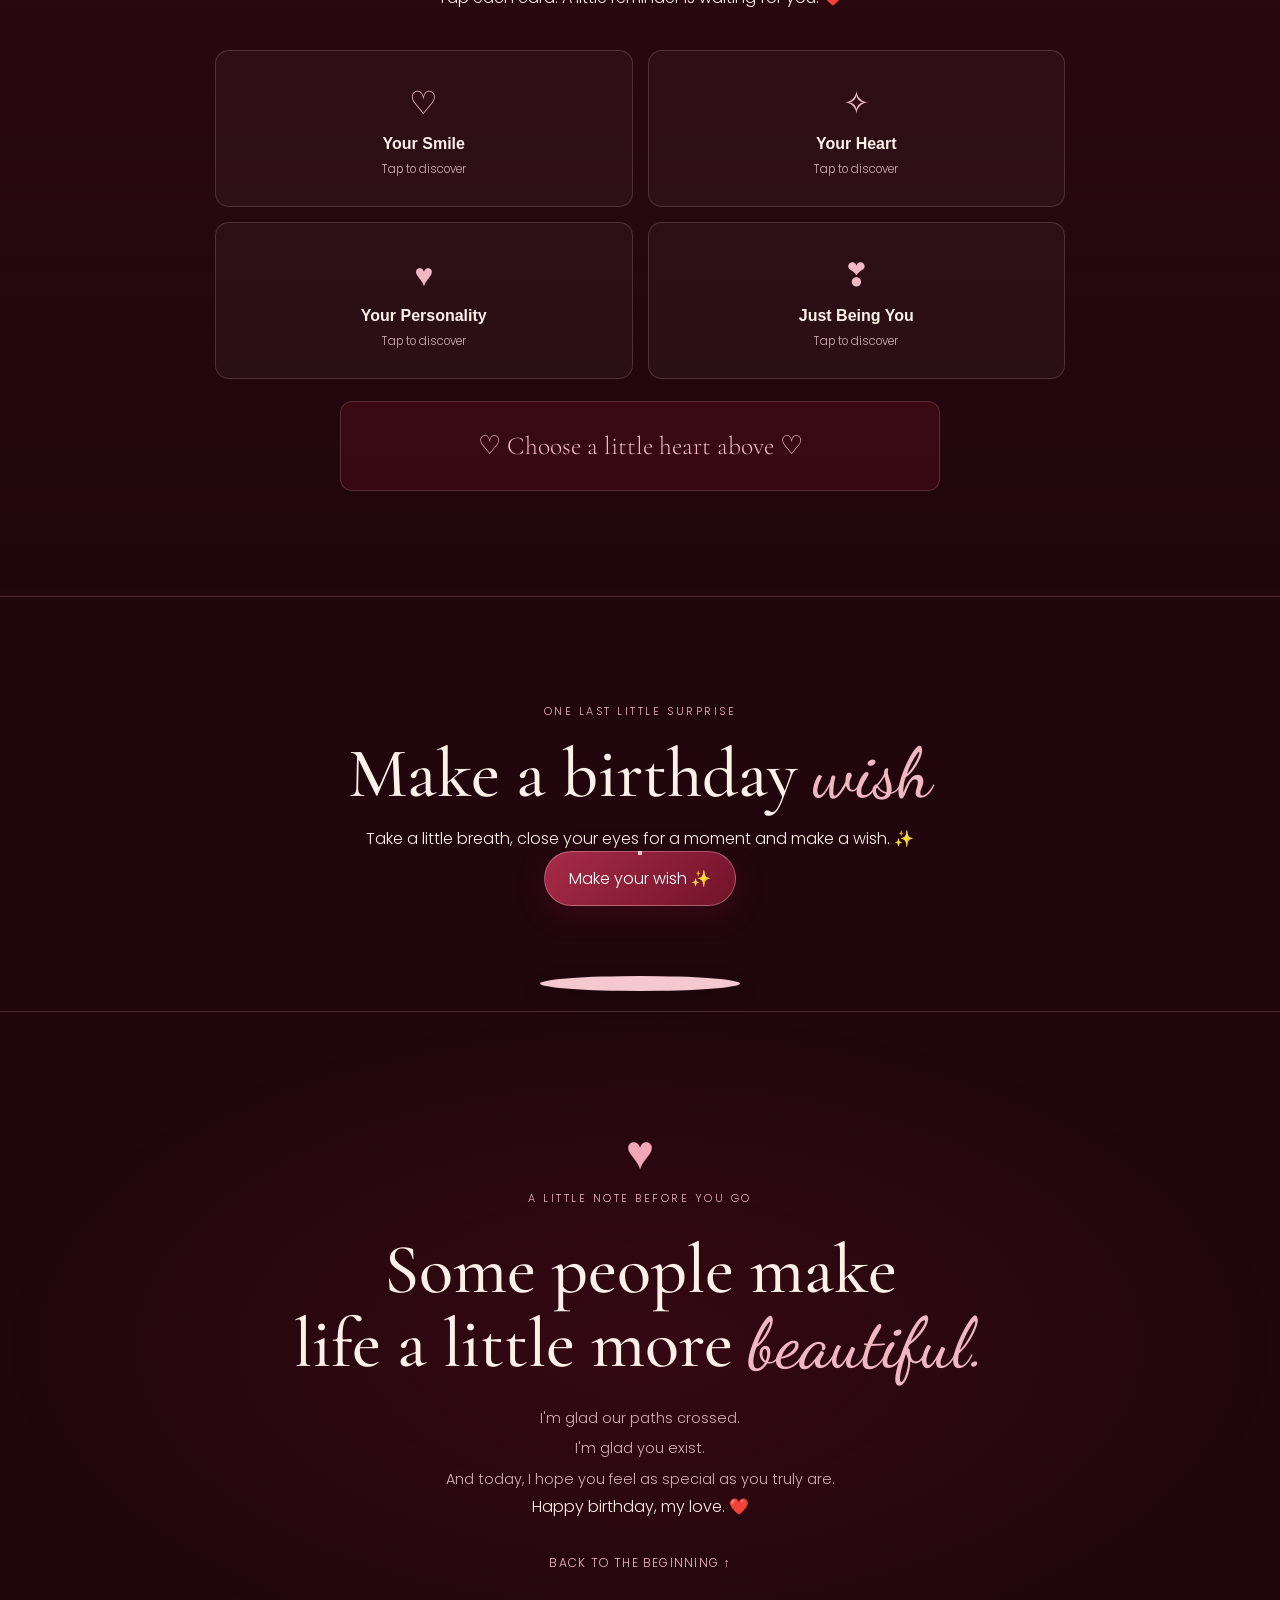
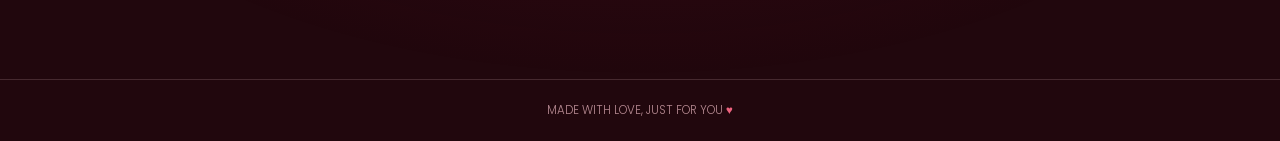
==== commit 6a7d800a: "Update index.html" ====
--- a/index.html
+++ b/index.html
@@ -1,1332 +1,137 @@
-
 <!DOCTYPE html>
 <html lang="en">
 <head>
-<meta charset="UTF-8">
-<meta name="viewport" content="width=device-width, initial-scale=1.0">
-<meta name="theme-color" content="#2b0715">
+  <meta charset="UTF-8">
+  <meta name="viewport" content="width=device-width, initial-scale=1.0">
+  <meta name="theme-color" content="#2b0715">
+  <title>Happy Birthday, My Man ❤️</title>
+  <link rel="preconnect" href="https://fonts.googleapis.com">
+  <link rel="preconnect" href="https://fonts.gstatic.com" crossorigin>
+  <link href="https://fonts.googleapis.com/css2?family=Cormorant+Garamond:wght@400;500;600;700&family=Dancing+Script:wght@400;500;600;700&family=Poppins:wght@300;400;500;600&display=swap" rel="stylesheet">
+  <link rel="stylesheet" href="style.css">
+  <script src="script.js" defer></script>
+</head>
+<body>
+  <div id="particles" aria-hidden="true"></div>
 
-<title>Happy Birthday, My Man ❤️</title>
-
-<link href="https://fonts.googleapis.com/css2?family=Cormorant+Garamond:wght@400;500;600;700&family=Dancing+Script:wght@400;500;600;700&family=Poppins:wght@300;400;500;600&display=swap" rel="stylesheet">
-
-<style>
-:root {
-    --wine: #310817;
-    --dark: #1d0610;
-    --rose: #a83d60;
-    --pink: #f4b6c7;
-    --cream: #fff3e9;
-    --gold: #e8c58b;
-    --white: #fffaf7;
-}
-
-* {
-    margin: 0;
-    padding: 0;
-    box-sizing: border-box;
-    scroll-behavior: smooth;
-}
-
-body {
-    background: var(--dark);
-    color: var(--cream);
-    font-family: 'Poppins', sans-serif;
-    overflow-x: hidden;
-}
-
-button, a {
-    font-family: inherit;
-}
-
-button {
-    cursor: pointer;
-}
-
-/* BACKGROUND */
-
-body::before {
-    content: "";
-    position: fixed;
-    inset: 0;
-    z-index: -2;
-    background:
-        radial-gradient(ellipse at 15% 20%, #70203c 0%, transparent 40%),
-        radial-gradient(ellipse at 85% 75%, #57132e 0%, transparent 40%),
-        linear-gradient(145deg, #1d0610, #3a0b20, #17040c);
-}
-
-#particles {
-    position: fixed;
-    inset: 0;
-    pointer-events: none;
-    z-index: 5;
-    overflow: hidden;
-}
-
-.particle {
-    position: absolute;
-    bottom: -30px;
-    color: #f3a9be;
-    opacity: 0;
-    animation: floatUp linear infinite;
-    text-shadow: 0 0 12px #eaa3bb;
-}
-
-@keyframes floatUp {
-    0% {
-        transform: translateY(0) rotate(0deg);
-        opacity: 0;
-    }
-    15% { opacity: .7; }
-    85% { opacity: .5; }
-    100% {
-        transform: translateY(-110vh) rotate(300deg);
-        opacity: 0;
-    }
-}
-
-/* NAVBAR */
-
-.navbar {
-    position: absolute;
-    top: 0;
-    left: 0;
-    width: 100%;
-    padding: 25px 8%;
-    display: flex;
-    justify-content: space-between;
-    align-items: center;
-    z-index: 10;
-    border-bottom: 1px solid #ffffff17;
-}
-
-.brand {
-    font-family: 'Dancing Script', cursive;
-    font-size: 28px;
-    color: var(--cream);
-    text-decoration: none;
-}
-
-.brand span {
-    color: var(--pink);
-}
-
-.navbar a:last-child {
-    color: var(--cream);
-    text-decoration: none;
-    font-size: 12px;
-    letter-spacing: 2px;
-    text-transform: uppercase;
-}
-
-/* GENERAL */
-
-.section {
-    padding: 110px 8%;
-    text-align: center;
-}
-
-.eyebrow {
-    color: var(--gold);
-    font-size: 10px;
-    letter-spacing: 5px;
-    text-transform: uppercase;
-    margin-bottom: 22px;
-}
-
-h2 {
-    font-family: 'Cormorant Garamond', serif;
-    font-size: clamp(40px, 6vw, 65px);
-    font-weight: 500;
-    line-height: 1.1;
-}
-
-.script {
-    font-family: 'Dancing Script', cursive;
-    color: var(--pink);
-    font-size: 1.15em;
-}
-
-.intro {
-    max-width: 570px;
-    margin: 20px auto 45px;
-    color: #e5cbd3;
-    font-size: 13px;
-    line-height: 2;
-    font-weight: 300;
-}
-
-/* HERO */
-
-.hero {
-    min-height: 100vh;
-    display: flex;
-    flex-direction: column;
-    justify-content: center;
-    align-items: center;
-    position: relative;
-    padding-top: 130px;
-    background:
-        radial-gradient(ellipse at center, #86254455, transparent 65%);
-}
-
-.hero::before,
-.hero::after {
-    content: "✦";
-    position: absolute;
-    color: var(--gold);
-    font-size: 35px;
-    opacity: .6;
-}
-
-.hero::before {
-    top: 25%;
-    left: 13%;
-}
-
-.hero::after {
-    bottom: 20%;
-    right: 15%;
-}
-
-.hero-small {
-    font-size: 11px;
-    letter-spacing: 5px;
-    color: var(--gold);
-    margin-bottom: 22px;
-}
-
-.hero h1 {
-    font-family: 'Cormorant Garamond', serif;
-    font-size: clamp(55px, 10vw, 105px);
-    line-height: 1;
-    font-weight: 500;
-    margin-bottom: 12px;
-}
-
-.hero h1 span {
-    display: block;
-    font-family: 'Dancing Script', cursive;
-    font-size: 1.15em;
-    color: var(--pink);
-    margin-top: 10px;
-}
-
-.hero-text {
-    margin: 25px 0;
-    line-height: 2;
-    font-size: 14px;
-    color: #ead2da;
-}
-
-.heart-circle {
-    width: 85px;
-    height: 85px;
-    border: 1px solid var(--gold);
-    border-radius: 50%;
-    display: flex;
-    align-items: center;
-    justify-content: center;
-    font-size: 35px;
-    color: var(--pink);
-    margin: 15px 0 35px;
-    box-shadow: 0 0 40px #f4b6c722;
-    animation: heartbeat 2s infinite;
-}
-
-@keyframes heartbeat {
-    0%, 100% { transform: scale(1); }
-    50% { transform: scale(1.09); }
-}
-
-/* BUTTONS */
-
-.primary-btn {
-    padding: 16px 35px;
-    background: linear-gradient(120deg, #d987a5, #f2c5c5);
-    color: #390d20;
-    border: none;
-    border-radius: 40px;
-    font-size: 12px;
-    letter-spacing: 1px;
-    font-weight: 600;
-    transition: .3s;
-    box-shadow: 0 8px 30px #e8a1b433;
-}
-
-.primary-btn:hover {
-    transform: translateY(-4px);
-    box-shadow: 0 12px 40px #e8a1b455;
-}
-
-.scroll-note {
-    margin-top: 55px;
-    color: #c9aab6;
-    font-size: 10px;
-    letter-spacing: 2px;
-}
-
-/* LITTLE NOTE */
-
-.note-section {
-    background: #ffffff08;
-    border-top: 1px solid #ffffff12;
-    border-bottom: 1px solid #ffffff12;
-}
-
-.note-box {
-    max-width: 750px;
-    margin: 45px auto 0;
-    padding: 45px 30px;
-    border: 1px solid #d9af8455;
-    border-radius: 4px;
-    background: linear-gradient(135deg, #ffffff0c, #ffffff03);
-}
-
-.note-box .big-heart {
-    color: var(--pink);
-    font-size: 45px;
-    margin-bottom: 20px;
-}
-
-.note-box p {
-    font-family: 'Cormorant Garamond', serif;
-    font-size: 25px;
-    line-height: 1.7;
-    color: #f5dfe5;
-}
-
-/* LETTER */
-
-.letter-section {
-    background: radial-gradient(ellipse at center, #65203a55, transparent 75%);
-}
-
-.letter-card {
-    max-width: 720px;
-    margin: 45px auto 0;
-    padding: 55px 9%;
-    text-align: left;
-    background: linear-gradient(145deg, #fff7ee, #f5dfd8);
-    color: #53243a;
-    border-radius: 4px;
-    position: relative;
-    box-shadow: 0 25px 80px #0005;
-}
-
-.letter-card::before {
-    content: "♡";
-    position: absolute;
-    top: 12px;
-    right: 25px;
-    color: #cf829d;
-    font-size: 38px;
-}
-
-.letter-top {
-    text-align: center;
-    font-size: 10px;
-    letter-spacing: 4px;
-    color: #a75c76;
-    margin-bottom: 35px;
-}
-
-.letter-card h3 {
-    font-family: 'Dancing Script', cursive;
-    font-size: 34px;
-    color: #852d4d;
-    margin-bottom: 25px;
-}
-
-.letter-copy p {
-    font-family: 'Cormorant Garamond', serif;
-    font-size: 21px;
-    line-height: 1.9;
-    margin-bottom: 20px;
-    color: #63384a;
-}
-
-.letter-sign {
-    text-align: right;
-    font-family: 'Dancing Script', cursive;
-    font-size: 26px;
-    color: #a33d62;
-    margin-top: 35px;
-}
-
-.edit-btn {
-    display: block;
-    margin: 25px auto 0;
-    background: transparent;
-    border: 1px solid #a75c76;
-    color: #77344d;
-    padding: 10px 22px;
-    border-radius: 30px;
-    font-size: 11px;
-}
-
-#letterEditor {
-    display: none;
-    max-width: 720px;
-    margin: 20px auto;
-    padding: 25px;
-    background: #ffffff12;
-    border: 1px solid #ffffff25;
-}
-
-#letterEditor textarea {
-    width: 100%;
-    padding: 15px;
-    margin: 15px 0;
-    min-height: 180px;
-    border-radius: 8px;
-    border: 1px solid #e8b7c5;
-    font: 14px 'Poppins', sans-serif;
-}
-
-/* MEMORY CARDS - NO IMAGES */
-
-.memories-section {
-    background: #ffffff06;
-}
-
-.memory-grid {
-    max-width: 950px;
-    margin: 50px auto 0;
-    display: grid;
-    grid-template-columns: repeat(3, 1fr);
-    gap: 22px;
-}
-
-.memory-card {
-    min-height: 245px;
-    padding: 35px 22px;
-    border: 1px solid #e9b9c54a;
-    background: linear-gradient(145deg, #ffffff12, #ffffff04);
-    border-radius: 5px;
-    display: flex;
-    flex-direction: column;
-    justify-content: center;
-    align-items: center;
-    transition: .4s;
-}
-
-.memory-card:hover {
-    transform: translateY(-9px);
-    background: #ffffff16;
-    border-color: var(--gold);
-}
-
-.memory-icon {
-    font-size: 40px;
-    color: var(--pink);
-    margin-bottom: 25px;
-}
-
-.memory-card h3 {
-    font-family: 'Cormorant Garamond', serif;
-    font-size: 26px;
-    color: var(--gold);
-    margin-bottom: 12px;
-}
-
-.memory-card p {
-    font-size: 12px;
-    line-height: 1.9;
-    color: #e8cbd4;
-}
-
-/* REASONS */
-
-.reasons-grid {
-    max-width: 850px;
-    margin: 50px auto 0;
-    display: grid;
-    grid-template-columns: repeat(2, 1fr);
-    gap: 18px;
-}
-
-.reason-card {
-    background: #ffffff09;
-    border: 1px solid #e9b9c544;
-    border-radius: 5px;
-    padding: 28px 20px;
-    color: var(--cream);
-    transition: .3s;
-}
-
-.reason-card:hover {
-    background: #ffffff18;
-    border-color: var(--gold);
-    transform: translateY(-4px);
-}
-
-.reason-card .icon {
-    display: block;
-    color: var(--pink);
-    font-size: 30px;
-    margin-bottom: 12px;
-}
-
-.reason-card strong {
-    display: block;
-    font-family: 'Cormorant Garamond', serif;
-    font-size: 23px;
-    font-weight: 500;
-}
-
-.reason-card small {
-    display: block;
-    color: #cbaab6;
-    font-size: 10px;
-    margin-top: 8px;
-}
-
-.reason-reveal {
-    max-width: 550px;
-    min-height: 75px;
-    margin: 30px auto 0;
-    color: var(--gold);
-    font-family: 'Dancing Script', cursive;
-    font-size: 28px;
-    line-height: 1.5;
-}
-
-/* CAKE */
-
-.surprise-section {
-    background: radial-gradient(ellipse at center, #76234255, transparent 70%);
-}
-
-.cake {
-    width: 170px;
-    height: 130px;
-    position: relative;
-    margin: 65px auto 45px;
-}
-
-.cake-layer {
-    position: absolute;
-    left: 10px;
-    width: 150px;
-    height: 48px;
-    border-radius: 10px 10px 6px 6px;
-    background: linear-gradient(120deg, #d97b98, #f2c0b9);
-    box-shadow: inset 0 -8px 0 #b95d7b;
-}
-
-.layer-one { bottom: 0; }
-.layer-two {
-    bottom: 43px;
-    left: 23px;
-    width: 124px;
-    background: linear-gradient(120deg, #f3d6bb, #fff0db);
-    box-shadow: inset 0 -7px 0 #dfb28f;
-}
-
-.cake-plate {
-    position: absolute;
-    bottom: -10px;
-    left: 0;
-    width: 170px;
-    height: 9px;
-    border-radius: 50%;
-    background: var(--gold);
-}
-
-.candle {
-    position: absolute;
-    width: 7px;
-    height: 32px;
-    bottom: 88px;
-    left: 82px;
-    background: repeating-linear-gradient(
-        45deg, #fff, #fff 4px, #db829c 4px, #db829c 8px
-    );
-}
-
-.flame {
-    position: absolute;
-    width: 13px;
-    height: 20px;
-    background: #ffd57a;
-    border-radius: 50% 50% 50% 0;
-    transform: rotate(-45deg);
-    top: -20px;
-    left: -3px;
-    box-shadow: 0 0 20px #ffc76c;
-    animation: flicker .5s infinite alternate;
-}
-
-@keyframes flicker {
-    to { transform: rotate(-45deg) scale(.8); }
-}
-
-.wish-message {
-    display: none;
-    max-width: 600px;
-    margin: 35px auto;
-    padding: 35px;
-    background: #ffffff0d;
-    border: 1px solid #e8c58b66;
-    line-height: 2;
-    animation: appear .8s ease;
-}
-
-.wish-message h3 {
-    font-family: 'Dancing Script', cursive;
-    font-size: 38px;
-    color: var(--pink);
-    margin-bottom: 15px;
-}
-
-.wish-message p {
-    font-size: 13px;
-    color: #ead1db;
-}
-
-@keyframes appear {
-    from { opacity: 0; transform: translateY(20px); }
-    to { opacity: 1; transform: translateY(0); }
-}
-
-/* FINAL */
-
-.final-section {
-    min-height: 75vh;
-    display: flex;
-    flex-direction: column;
-    justify-content: center;
-    align-items: center;
-    background: radial-gradient(ellipse at center, #7d244555, transparent 75%);
-}
-
-.final-heart {
-    font-size: 55px;
-    color: var(--pink);
-    margin-bottom: 25px;
-    animation: heartbeat 2s infinite;
-}
-
-.final-section h2 {
-    font-size: clamp(42px, 7vw, 72px);
-}
-
-.final-message {
-    font-size: 13px;
-    line-height: 2.5;
-    color: #ead2db;
-    margin: 25px 0;
-}
-
-.final-sign {
-    font-family: 'Dancing Script', cursive;
-    font-size: 32px;
-    color: var(--pink);
-}
-
-.back-top {
-    color: var(--gold);
-    text-decoration: none;
-    font-size: 11px;
-    margin-top: 45px;
-    letter-spacing: 2px;
-}
-
-/* FOOTER */
-
-footer {
-    text-align: center;
-    padding: 25px;
-    border-top: 1px solid #ffffff15;
-    color: #c9aab6;
-    font-size: 10px;
-    letter-spacing: 2px;
-}
-
-footer span {
-    color: var(--pink);
-}
-
-/* POPUP */
-
-.modal {
-    display: none;
-    position: fixed;
-    inset: 0;
-    background: #10030bd9;
-    z-index: 100;
-    justify-content: center;
-    align-items: center;
-    padding: 20px;
-    backdrop-filter: blur(10px);
-}
-
-.modal-box {
-    max-width: 490px;
-    width: 100%;
-    padding: 55px 35px;
-    text-align: center;
-    background: linear-gradient(145deg, #5a1833, #260817);
-    border: 1px solid #e8c58b88;
-    position: relative;
-    animation: appear .5s ease;
-}
-
-.modal-box h2 {
-    font-size: 42px;
-    color: var(--pink);
-    margin: 20px 0;
-}
-
-.modal-box p {
-    font-size: 13px;
-    line-height: 2;
-    color: #eedbe1;
-}
-
-.close {
-    position: absolute;
-    right: 17px;
-    top: 10px;
-    color: white;
-    background: transparent;
-    border: none;
-    font-size: 28px;
-}
-
-.modal-heart {
-    font-size: 40px;
-    color: var(--pink);
-    margin-bottom: 15px;
-}
-
-/* MOBILE */
-
-@media(max-width: 700px) {
-    .navbar {
-        padding: 20px 5%;
-    }
-
-    .brand { font-size: 23px; }
-
-    .navbar a:last-child {
-        font-size: 9px;
-        letter-spacing: 1px;
-    }
-
-    .section {
-        padding: 85px 6%;
-    }
-
-    .memory-grid {
-        grid-template-columns: 1fr;
-    }
-
-    .memory-card {
-        min-height: 190px;
-    }
-
-    .reasons-grid {
-        grid-template-columns: 1fr;
-    }
-
-    .letter-card {
-        padding: 40px 25px;
-    }
-
-    .letter-copy p {
-        font-size: 19px;
-    }
-
-    .hero::before { left: 5%; }
-    .hero::after { right: 5%; }
-
-    .note-box p {
-        font-size: 21px;
-    }
-}
-</style>
-</head>
-
-<body>
-
-<div id="particles"></div>
-
-<header class="navbar">
+  <header class="navbar">
     <a href="#home" class="brand">with love, always <span>♥</span></a>
     <a href="#letter">A little letter ♡</a>
-</header>
+  </header>
 
-<main>
+  <main>
+    <section class="hero section" id="home">
+      <p class="eyebrow">✧ A LITTLE WORLD MADE JUST FOR YOU ✧</p>
+      <h1>Happy Birthday,<span>My Man ♡</span></h1>
+      <p class="hero-text">To my dhorjevo, my favorite person.<br>Today deserves a little extra magic.</p>
+      <div class="heart-circle" aria-hidden="true">♥</div>
+      <button class="primary-btn" id="openSurprise">Open your little surprise ♡</button>
+      <p class="scroll-note">MADE WITH LOVE · SCROLL SLOWLY ↓</p>
+    </section>
 
-<!-- HERO -->
+    <section class="section note-section">
+      <p class="eyebrow">A THOUGHT FOR YOUR SPECIAL DAY</p>
+      <h2>Today is all about <span class="script">you.</span></h2>
+      <div class="note-box">
+        <div class="big-heart">♡</div>
+        <p>In a world full of ordinary moments, some people make everything feel a little more beautiful. I hope today reminds you how special you are.</p>
+      </div>
+    </section>
 
-<section class="hero section" id="home">
+    <section class="section letter-section" id="letter">
+      <p class="eyebrow">SOMETHING FROM MY HEART</p>
+      <h2>A letter for <span class="script">my favorite person</span></h2>
+      <p class="intro">Some feelings deserve more than a simple birthday message. So here's a little letter, written especially for you.</p>
 
-    <p class="hero-small">✧ A LITTLE WORLD MADE JUST FOR YOU ✧</p>
+      <div class="letter-card">
+        <div class="letter-top">♡ TO MY FAVORITE PERSON ♡</div>
+        <h3>To my man,</h3>
+        <div class="letter-copy" id="letterCopy">
+          <p>Happy birthday, my love. ❤️</p>
+          <p>I wish me words ma explain kri saku ke tu mari mate su chhe. Tu mara world no ek etlo special part bani gyo chhe ne yrrr. I am so grateful for the moments, smiles, conversations and little memories we share.</p>
+          <p>I hope this new chapter brings you peace jyare life heavy feel karave, courage when things feel difficult and a thousand reasons to smile. I hope you always remember tu ketlo important chhe and how much goodness you deserve.</p>
+          <p>Thank you for being you. I want to keep making memories with you, laughing over the smallest things, celebrating your wins and reminding you on difficult days that someone is always cheering for you.</p>
+          <p>No website or birthday gift could ever say everything, but I hope this little corner of the internet reminds you that someone made it especially for you, with so much care and love.</p>
+          <p>Happy birthday, dhorjevo. You are so, so special to me. ❤️</p>
+        </div>
+        <div class="letter-sign">with lots of love, ♡</div>
+        <button class="edit-btn" id="editLetter">Personalize this letter ✎</button>
+      </div>
 
-    <h1>Happy Birthday,<span>My Man ♡</span></h1>
+      <div class="editor-panel" id="letterEditor" hidden>
+        <label for="customLetter">Write your own birthday letter</label>
+        <textarea id="customLetter" rows="9" placeholder="Write everything you want him to know..."></textarea>
+        <div class="editor-actions">
+          <button class="primary-btn" id="saveLetter">Save my letter ♥</button>
+          <button class="edit-btn" id="cancelEdit">Cancel</button>
+        </div>
+      </div>
+    </section>
 
-    <p class="hero-text">
-        To my dhorjevo, my favorite person.<br>
-        Today deserves a little extra magic.
-    </p>
+    <section class="section memories-section" id="memories">
+      <p class="eyebrow">LITTLE MOMENTS, BIG FEELINGS</p>
+      <h2>Our little <span class="script">universe</span></h2>
+      <p class="intro">Not every beautiful memory needs a photograph. Some moments stay special simply because of how they made us feel.</p>
+      <div class="memory-grid">
+        <article class="memory-card"><div class="memory-icon">♡</div><h3>The Little Things</h3><p>The random conversations, unexpected smiles and moments that become favorite memories.</p></article>
+        <article class="memory-card"><div class="memory-icon">✧</div><h3>Our Conversations</h3><p>The laughter, the silly talks and all those little moments worth remembering.</p></article>
+        <article class="memory-card"><div class="memory-icon">♥</div><h3>More To Come</h3><p>More birthdays, more laughter, more adventures and beautiful memories ahead.</p></article>
+      </div>
+    </section>
 
-    <div class="heart-circle">♥</div>
+    <section class="section reasons-section" id="reasons">
+      <p class="eyebrow">A FEW THINGS TO REMEMBER</p>
+      <h2>Reasons you're <span class="script">so special</span></h2>
+      <p class="intro">Tap each card. A little reminder is waiting for you. ❤️</p>
+      <div class="reasons-grid">
+        <button class="reason-card" data-reason="Your smile can make an ordinary moment feel unforgettable. ♡"><span class="reason-icon">♡</span><strong>Your Smile</strong><small>Tap to discover</small></button>
+        <button class="reason-card" data-reason="I admire the person you are and the kindness you bring into the world. ♥"><span class="reason-icon">✧</span><strong>Your Heart</strong><small>Tap to discover</small></button>
+        <button class="reason-card" data-reason="Your personality makes even the simplest conversations special. ✧"><span class="reason-icon">♥</span><strong>Your Personality</strong><small>Tap to discover</small></button>
+        <button class="reason-card" data-reason="You don't have to be perfect. Just being yourself is already special. ❤️"><span class="reason-icon">❣</span><strong>Just Being You</strong><small>Tap to discover</small></button>
+      </div>
+      <div class="reason-reveal" id="reasonReveal" aria-live="polite">♡ Choose a little heart above ♡</div>
+    </section>
 
-    <button class="primary-btn" onclick="openSurprise()">
-        Open your little surprise ♡
-    </button>
+    <section class="section surprise-section" id="birthdayWish">
+      <p class="eyebrow">ONE LAST LITTLE SURPRISE</p>
+      <h2>Make a birthday <span class="script">wish</span></h2>
+      <p class="intro">Take a little breath, close your eyes for a moment and make a wish. ✨</p>
+      <div class="cake" aria-label="A birthday cake with a candle">
+        <div class="cake-layer layer-one"></div>
+        <div class="cake-layer layer-two"></div>
+        <div class="cake-plate"></div>
+        <div class="candle"><div class="flame" id="flame"></div></div>
+      </div>
+      <button class="primary-btn" id="wishBtn">Make your wish ✨</button>
+      <div class="wish-message" id="wishMessage" aria-live="polite" hidden>
+        <h3>Happy Birthday, My Man! ❤️</h3>
+        <p>May this year be gentle with your heart, generous with your dreams and full of moments that make you genuinely happy. May every little wish find its way to you. You deserve so many beautiful things.</p>
+        <p class="wish-signoff">Keep shining, keep smiling and keep being you. ♡</p>
+      </div>
+    </section>
 
-    <p class="scroll-note">MADE WITH LOVE · SCROLL SLOWLY ↓</p>
+    <section class="final-section section">
+      <div class="final-heart">♥</div>
+      <p class="eyebrow">A LITTLE NOTE BEFORE YOU GO</p>
+      <h2>Some people make<br>life a little more <span class="script">beautiful.</span></h2>
+      <p class="final-message">I'm glad our paths crossed.<br>I'm glad you exist.<br>And today, I hope you feel as special as you truly are.</p>
+      <p class="final-sign">Happy birthday, my love. ❤️</p>
+      <a href="#home" class="back-top">BACK TO THE BEGINNING ↑</a>
+    </section>
+  </main>
 
-</section>
+  <footer>MADE WITH LOVE, JUST FOR YOU <span>♥</span></footer>
 
-
-<!-- LITTLE NOTE -->
-
-<section class="section note-section">
-
-    <p class="eyebrow">A THOUGHT FOR YOUR SPECIAL DAY</p>
-
-    <h2>Today is all about <span class="script">you.</span></h2>
-
-    <div class="note-box">
-
-        <div class="big-heart">♡</div>
-
-        <p>
-            In a world full of ordinary moments,
-            some people make everything feel a little more beautiful.
-            I hope today reminds you how special you are.
-        </p>
-
+  <div class="modal" id="surpriseModal" role="dialog" aria-modal="true" aria-labelledby="modalTitle" hidden>
+    <div class="modal-box">
+      <button class="close" id="closeModal" aria-label="Close">×</button>
+      <div class="modal-heart">♥</div>
+      <p class="eyebrow">A SECRET JUST FOR YOU</p>
+      <h2 id="modalTitle">Hey, my man...</h2>
+      <p>If I could give you one thing today, it would be the chance to see yourself through the eyes of everyone who cares about you. I hope you see just how wonderful you are.</p>
+      <p class="modal-script">You matter more than you know. ♡</p>
+      <button class="primary-btn" id="modalContinue">Explore your surprise ↓</button>
     </div>
-
-</section>
-
-
-<!-- LETTER -->
-
-<section class="section letter-section" id="letter">
-
-    <p class="eyebrow">SOMETHING FROM MY HEART</p>
-
-    <h2>A letter for <span class="script">my favorite person</span></h2>
-
-    <p class="intro">
-        Some feelings deserve more than a simple birthday message.
-        So here's a little letter, written especially for you.
-    </p>
-
-    <div class="letter-card">
-
-        <div class="letter-top">♡ TO MY FAVORITE PERSON ♡</div>
-
-        <h3 id="letterGreeting">To my man,</h3>
-
-        <div class="letter-copy" id="letterCopy">
-
-            <p>Happy birthday, my love. ❤️</p>
-
-            <p>
-                I wish me words ma explain kri saku ke tu mari mate su chhe.
-                Tu mara world no ek etlo special part bani gyo chhe ne yrrr.
-                I am so grateful for the moments, smiles, conversations
-                and little memories we share.
-            </p>
-
-            <p>
-                I hope this new chapter brings you peace jyare life heavy
-                feel karave, courage when things feel difficult and
-                a thousand reasons to smile.
-                I hope you always remember tu ketlo important chhe
-                and how much goodness you deserve.
-            </p>
-
-            <p>
-                Thank you for being you.
-                I want to keep making memories with you,
-                laughing over the smallest things, celebrating your wins
-                and reminding you on difficult days that someone is
-                always cheering for you.
-            </p>
-
-            <p>
-                No website or birthday gift could ever say everything,
-                but I hope this little corner of the internet reminds you
-                that someone made it especially for you,
-                with so much care and love.
-            </p>
-
-            <p>
-                Happy birthday, dhorjevo.
-                You are so, so special to me. ❤️
-            </p>
-
-        </div>
-
-        <div class="letter-sign">
-            with lots of love, ♡
-        </div>
-
-        <button class="edit-btn" onclick="editLetter()">
-            Personalize this letter ✎
-        </button>
-
-    </div>
-
-    <div id="letterEditor">
-
-        <p>Write your own birthday letter:</p>
-
-        <textarea id="customLetter"></textarea>
-
-        <button class="primary-btn" onclick="saveLetter()">
-            Save my letter ♥
-        </button>
-
-        <button class="edit-btn" onclick="cancelLetter()">
-            Cancel
-        </button>
-
-    </div>
-
-</section>
-
-
-<!-- MEMORY CARDS -->
-
-<section class="section memories-section" id="memories">
-
-    <p class="eyebrow">LITTLE MOMENTS, BIG FEELINGS</p>
-
-    <h2>Our little <span class="script">universe</span></h2>
-
-    <p class="intro">
-        Not every beautiful memory needs a photograph.
-        Some moments stay special simply because of how they made us feel.
-    </p>
-
-    <div class="memory-grid">
-
-        <div class="memory-card">
-
-            <div class="memory-icon">♡</div>
-
-            <h3>The Little Things</h3>
-
-            <p>
-                The random conversations,
-                unexpected smiles and moments
-                that become favorite memories.
-            </p>
-
-        </div>
-
-        <div class="memory-card">
-
-            <div class="memory-icon">✧</div>
-
-            <h3>Our Conversations</h3>
-
-            <p>
-                The laughter, the silly talks
-                and all those little moments
-                worth remembering.
-            </p>
-
-        </div>
-
-        <div class="memory-card">
-
-            <div class="memory-icon">♥</div>
-
-            <h3>More To Come</h3>
-
-            <p>
-                More birthdays, more laughter,
-                more adventures and
-                beautiful memories ahead.
-            </p>
-
-        </div>
-
-    </div>
-
-</section>
-
-
-<!-- REASONS -->
-
-<section class="section reasons-section" id="reasons">
-
-    <p class="eyebrow">A FEW THINGS TO REMEMBER</p>
-
-    <h2>Reasons you're <span class="script">so special</span></h2>
-
-    <p class="intro">
-        Tap each card. A little reminder is waiting for you. ❤️
-    </p>
-
-    <div class="reasons-grid">
-
-        <button class="reason-card"
-        onclick="showReason(0)">
-            <span class="icon">♡</span>
-            <strong>Your Smile</strong>
-            <small>Tap to discover</small>
-        </button>
-
-        <button class="reason-card"
-        onclick="showReason(1)">
-            <span class="icon">✧</span>
-            <strong>Your Heart</strong>
-            <small>Tap to discover</small>
-        </button>
-
-        <button class="reason-card"
-        onclick="showReason(2)">
-            <span class="icon">♥</span>
-            <strong>Your Personality</strong>
-            <small>Tap to discover</small>
-        </button>
-
-        <button class="reason-card"
-        onclick="showReason(3)">
-            <span class="icon">❣</span>
-            <strong>Just Being You</strong>
-            <small>Tap to discover</small>
-        </button>
-
-    </div>
-
-    <div class="reason-reveal" id="reasonReveal">
-        ♡ Choose a little heart above ♡
-    </div>
-
-</section>
-
-
-<!-- BIRTHDAY WISH -->
-
-<section class="section surprise-section" id="surprise">
-
-    <p class="eyebrow">ONE LAST LITTLE SURPRISE</p>
-
-    <h2>Make a birthday <span class="script">wish</span></h2>
-
-    <p class="intro">
-        Take a little breath, close your eyes for a moment
-        and make a wish. ✨
-    </p>
-
-    <div class="cake">
-
-        <div class="cake-layer layer-one"></div>
-
-        <div class="cake-layer layer-two"></div>
-
-        <div class="cake-plate"></div>
-
-        <div class="candle">
-            <div class="flame" id="flame"></div>
-        </div>
-
-    </div>
-
-    <button class="primary-btn" id="wishBtn" onclick="makeWish()">
-        Make your wish ✨
-    </button>
-
-    <div class="wish-message" id="wishMessage">
-
-        <h3>Happy Birthday, My Man! ❤️</h3>
-
-        <p>
-            May this year be gentle with your heart,
-            generous with your dreams and full of moments
-            that make you genuinely happy.
-            May every little wish find its way to you.
-            You deserve so many beautiful things.
-        </p>
-
-        <p style="margin-top:20px;color:#f3b4c9;">
-            Keep shining, keep smiling and keep being you. ♡
-        </p>
-
-    </div>
-
-</section>
-
-
-<!-- FINAL MESSAGE -->
-
-<section class="final-section section">
-
-    <div class="final-heart">♥</div>
-
-    <p class="eyebrow">A LITTLE NOTE BEFORE YOU GO</p>
-
-    <h2>
-        Some people make<br>
-        life a little more <span class="script">beautiful.</span>
-    </h2>
-
-    <p class="final-message">
-        I'm glad our paths crossed.<br>
-        I'm glad you exist.<br>
-        And today, I hope you feel as special as you truly are.
-    </p>
-
-    <p class="final-sign">
-        Happy birthday, my love. ❤️
-    </p>
-
-    <a href="#home" class="back-top">
-        BACK TO THE BEGINNING ↑
-    </a>
-
-</section>
-
-</main>
-
-
-<footer>
-    MADE WITH LOVE, JUST FOR YOU <span>♥</span>
-</footer>
-
-
-<!-- SURPRISE POPUP -->
-
-<div class="modal" id="surpriseModal">
-
-    <div class="modal-box">
-
-        <button class="close" onclick="closeSurprise()">×</button>
-
-        <div class="modal-heart">♥</div>
-
-        <p class="eyebrow">A SECRET JUST FOR YOU</p>
-
-        <h2>Hey, my man...</h2>
-
-        <p>
-            If I could give you one thing today,
-            it would be the chance to see yourself
-            through the eyes of everyone who cares about you.
-            I hope you see just how wonderful you are.
-        </p>
-
-        <br>
-
-        <p style="font-family:'Dancing Script';font-size:27px;color:#f4b6c7;">
-            You matter more than you know. ♡
-        </p>
-
-        <br>
-
-        <button class="primary-btn" onclick="closeAndExplore()">
-            Explore your surprise ↓
-        </button>
-
-    </div>
-
-</div>
-
-
-<script>
-
-/* FLOATING HEARTS */
-
-const particleBox = document.getElementById("particles");
-
-const symbols = ["♡", "♥", "✧", "✦", "❀"];
-
-for (let i = 0; i < 28; i++) {
-
-    const heart = document.createElement("span");
-
-    heart.className = "particle";
-
-    heart.innerHTML = symbols[Math.floor(Math.random() * symbols.length)];
-
-    heart.style.left = Math.random() * 100 + "%";
-
-    heart.style.animationDuration = (8 + Math.random() * 12) + "s";
-
-    heart.style.animationDelay = (Math.random() * 12) + "s";
-
-    heart.style.fontSize = (12 + Math.random() * 18) + "px";
-
-    particleBox.appendChild(heart);
-}
-
-
-/* OPEN SURPRISE */
-
-function openSurprise() {
-    document.getElementById("surpriseModal").style.display = "flex";
-}
-
-function closeSurprise() {
-    document.getElementById("surpriseModal").style.display = "none";
-}
-
-function closeAndExplore() {
-    closeSurprise();
-
-    document.getElementById("letter").scrollIntoView({
-        behavior: "smooth"
-    });
-}
-
-
-/* LETTER EDITOR */
-
-function editLetter() {
-
-    const editor = document.getElementById("letterEditor");
-
-    const letter = document.getElementById("letterCopy");
-
-    document.getElementById("customLetter").value =
-        letter.innerText;
-
-    editor.style.display = "block";
-
-    editor.scrollIntoView({ behavior: "smooth" });
-}
-
-function saveLetter() {
-
-    const text = document.getElementById("customLetter").value;
-
-    if (!text.trim()) {
-        alert("Please write something first ❤️");
-        return;
-    }
-
-    const letter = document.getElementById("letterCopy");
-
-    letter.innerHTML = "";
-
-    text.split("\n").forEach(line => {
-
-        const p = document.createElement("p");
-
-        p.textContent = line;
-
-        letter.appendChild(p);
-
-    });
-
-    document.getElementById("letterEditor").style.display = "none";
-}
-
-function cancelLetter() {
-    document.getElementById("letterEditor").style.display = "none";
-}
-
-
-/* REASONS */
-
-const reasons = [
-
-    "Your smile can make an ordinary moment feel unforgettable. ♡",
-
-    "I admire the person you are and the kindness you bring into the world. ♥",
-
-    "Your personality makes even the simplest conversations special. ✧",
-
-    "You don't have to be perfect. Just being yourself is already special. ❤️"
-
-];
-
-function showReason(index) {
-
-    const reveal = document.getElementById("reasonReveal");
-
-    reveal.innerText = reasons[index];
-
-    reveal.style.animation = "none";
-
-    void reveal.offsetWidth;
-
-    reveal.style.animation = "appear .6s ease";
-
-}
-
-
-/* BIRTHDAY WISH */
-
-function makeWish() {
-
-    const message = document.getElementById("wishMessage");
-
-    const button = document.getElementById("wishBtn");
-
-    const flame = document.getElementById("flame");
-
-    message.style.display = "block";
-
-    flame.style.display = "none";
-
-    button.innerText = "Your wish is on its way! ♥";
-
-    button.disabled = true;
-
-    button.style.opacity = ".7";
-
-    message.scrollIntoView({
-        behavior: "smooth",
-        block: "center"
-    });
-
-    /* Small celebration */
-
-    for (let i = 0; i < 18; i++) {
-
-        const sparkle = document.createElement("span");
-
-        sparkle.innerHTML = ["♥", "✧", "♡", "✦"][i % 4];
-
-        sparkle.style.position = "fixed";
-
-        sparkle.style.left = Math.random() * 100 + "vw";
-
-        sparkle.style.top = "100vh";
-
-        sparkle.style.color = "#f4b6c7";
-
-        sparkle.style.fontSize = "22px";
-
-        sparkle.style.zIndex = "200";
-
-        sparkle.style.pointerEvents = "none";
-
-        sparkle.style.transition = "transform 3s ease, opacity 3s ease";
-
-        document.body.appendChild(sparkle);
-
-        setTimeout(() => {
-
-            sparkle.style.transform =
-                "translateY(-110vh) rotate(360deg)";
-
-            sparkle.style.opacity = "0";
-
-        }, 50);
-
-        setTimeout(() => sparkle.remove(), 3200);
-
-    }
-
-}
-
-</script>
-
+  </div>
 </body>
 </html>
--- a/style.css
+++ b/style.css
@@ -0,0 +1,876 @@
+
+:root {
+  --bg: #21070d;
+  --bg-soft: #310810;
+  --red: #8f1930;
+  --red-light: #c54460;
+  --pink: #f1b7c3;
+  --cream: #fff1e8;
+  --muted: #d5b1b6;
+  --line: rgba(255, 211, 220, 0.17);
+  --serif: "Cormorant Garamond", Georgia, serif;
+  --script: "Dancing Script", cursive;
+  --sans: "Poppins", sans-serif;
+}
+
+* {
+  box-sizing: border-box;
+  margin: 0;
+  padding: 0;
+}
+
+html {
+  scroll-behavior: smooth;
+  scroll-padding-top: 75px;
+}
+
+body {
+  background: var(--bg);
+  color: var(--cream);
+  font-family: var(--sans);
+  font-weight: 300;
+  overflow-x: hidden;
+}
+
+body::before {
+  content: "";
+  position: fixed;
+  inset: 0;
+  pointer-events: none;
+  z-index: -1;
+  background:
+    radial-gradient(ellipse at 15% 15%, rgba(126, 16, 43, 0.24), transparent 48%),
+    radial-gradient(ellipse at 85% 60%, rgba(109, 16, 37, 0.18), transparent 45%);
+}
+
+button, a {
+  -webkit-tap-highlight-color: transparent;
+}
+
+button {
+  font: inherit;
+}
+
+a {
+  color: inherit;
+  text-decoration: none;
+}
+
+button:focus-visible, a:focus-visible, textarea:focus-visible {
+  outline: 2px solid var(--pink);
+  outline-offset: 4px;
+}
+
+::selection {
+  background: var(--red-light);
+  color: white;
+}
+
+.navbar {
+  min-height: 70px;
+  padding: 18px 8%;
+  display: flex;
+  align-items: center;
+  justify-content: space-between;
+  gap: 16px;
+  border-bottom: 1px solid var(--line);
+  background: rgba(33, 7, 13, 0.82);
+  backdrop-filter: blur(14px);
+  position: sticky;
+  top: 0;
+  z-index: 20;
+}
+
+.brand {
+  font-family: var(--script);
+  font-size: 1.5rem;
+  color: var(--pink);
+}
+
+.brand span, footer span {
+  color: #ed637f;
+}
+
+.nav-link {
+  font-size: 0.76rem;
+  letter-spacing: 0.08em;
+  text-transform: uppercase;
+  color: var(--muted);
+}
+
+.section {
+  padding: 105px 7%;
+  position: relative;
+  text-align: center;
+}
+
+.hero {
+  min-height: 88vh;
+  min-height: 88svh;
+  display: flex;
+  flex-direction: column;
+  justify-content: center;
+  align-items: center;
+  overflow: hidden;
+  padding-top: 110px;
+  padding-bottom: 100px;
+}
+
+.hero-glow {
+  position: absolute;
+  width: min(70vw, 620px);
+  aspect-ratio: 1;
+  border-radius: 50%;
+  background: radial-gradient(circle, rgba(155, 28, 57, 0.28), transparent 70%);
+  pointer-events: none;
+  z-index: -1;
+}
+
+.eyebrow {
+  font-size: 0.68rem;
+  letter-spacing: 0.23em;
+  line-height: 1.8;
+  color: var(--pink);
+  text-transform: uppercase;
+}
+
+.tiny-date {
+  margin-top: 24px;
+  color: #b7838e;
+  font-size: 0.65rem;
+  letter-spacing: 0.17em;
+}
+
+h1, h2, h3 {
+  font-family: var(--serif);
+  font-weight: 500;
+}
+
+.hero h1 {
+  margin: 18px 0;
+  font-size: clamp(3.4rem, 8vw, 7rem);
+  line-height: 0.98;
+  letter-spacing: -0.045em;
+  animation: rise 1s ease both;
+}
+
+.hero h1 span {
+  color: var(--pink);
+  font-style: italic;
+}
+
+.hero-subtitle {
+  color: var(--muted);
+  font-size: 0.93rem;
+  line-height: 2;
+  margin: 12px 0 22px;
+}
+
+.heart-seal {
+  display: grid;
+  place-items: center;
+  width: 64px;
+  height: 64px;
+  color: #ffe0e5;
+  font-size: 1.65rem;
+  border: 1px solid rgba(255, 196, 208, 0.4);
+  border-radius: 50%;
+  box-shadow: 0 0 35px rgba(216, 62, 95, 0.17);
+  margin: 5px 0 25px;
+  animation: heartbeat 2s infinite;
+}
+
+.primary-btn, .secondary-btn {
+  border-radius: 40px;
+  padding: 14px 24px;
+  cursor: pointer;
+  transition: transform 0.25s, background 0.25s, box-shadow 0.25s;
+}
+
+.primary-btn {
+  color: white;
+  background: linear-gradient(135deg, #a72b48, #711329);
+  border: 1px solid rgba(255, 207, 218, 0.35);
+  box-shadow: 0 8px 28px rgba(117, 12, 39, 0.28);
+}
+
+.primary-btn span {
+  margin-left: 9px;
+}
+
+.primary-btn:hover, .secondary-btn:hover {
+  transform: translateY(-3px);
+  box-shadow: 0 12px 30px rgba(196, 68, 96, 0.22);
+}
+
+.scroll-note, .small-note {
+  margin-top: 20px;
+  font-size: 0.73rem;
+  line-height: 1.9;
+  color: #ae828b;
+}
+
+.hero-decor {
+  position: absolute;
+  color: rgba(241, 183, 195, 0.35);
+  pointer-events: none;
+  animation: drift 5s ease-in-out infinite;
+}
+
+.decor-one { top: 23%; left: 14%; font-size: 3rem; }
+.decor-two { top: 28%; right: 17%; font-size: 2.4rem; animation-delay: -2s; }
+.decor-three { bottom: 16%; right: 13%; font-size: 2rem; animation-delay: -3s; }
+
+.countdown-section, .reasons-section {
+  background: linear-gradient(180deg, rgba(79, 13, 30, 0.24), rgba(33, 7, 13, 0));
+  border-top: 1px solid var(--line);
+  border-bottom: 1px solid var(--line);
+}
+
+.section h2 {
+  font-size: clamp(2.6rem, 5.5vw, 4.6rem);
+  line-height: 1.05;
+  margin: 15px 0;
+}
+
+.script {
+  font-family: var(--script);
+  color: var(--pink);
+  font-weight: 500;
+}
+
+.section-intro {
+  max-width: 580px;
+  margin: 0 auto;
+  color: var(--muted);
+  font-size: 0.86rem;
+  line-height: 1.9;
+}
+
+.countdown {
+  display: flex;
+  justify-content: center;
+  flex-wrap: wrap;
+  gap: 14px;
+  margin: 38px auto 0;
+}
+
+.time-box {
+  width: 112px;
+  padding: 22px 12px 18px;
+  border: 1px solid var(--line);
+  border-radius: 14px;
+  background: rgba(255, 229, 235, 0.035);
+}
+
+.time-box span {
+  display: block;
+  color: var(--pink);
+  font-family: var(--serif);
+  font-size: 2.8rem;
+  line-height: 1.1;
+}
+
+.time-box small {
+  display: block;
+  margin-top: 7px;
+  color: var(--muted);
+  font-size: 0.68rem;
+  text-transform: uppercase;
+  letter-spacing: 0.12em;
+}
+
+.letter-card {
+  position: relative;
+  max-width: 720px;
+  margin: 42px auto 0;
+  padding: clamp(25px, 6vw, 58px);
+  text-align: left;
+  background: linear-gradient(145deg, #fff2e9, #f3d5d2);
+  color: #57202b;
+  border-radius: 5px 5px 18px 5px;
+  box-shadow: 0 20px 65px rgba(0, 0, 0, 0.2);
+}
+
+.letter-card::before {
+  content: "";
+  position: absolute;
+  inset: 9px;
+  border: 1px solid rgba(133, 32, 56, 0.18);
+  pointer-events: none;
+}
+
+.letter-top {
+  text-align: center;
+  color: #8b3348;
+  font-size: 0.64rem;
+  letter-spacing: 0.18em;
+}
+
+.letter-heart {
+  text-align: center;
+  color: #a82949;
+  font-size: 2.2rem;
+  margin: 19px 0;
+}
+
+.letter-card h3 {
+  font-size: 2rem;
+  margin-bottom: 18px;
+}
+
+.letter-copy {
+  font-size: 0.87rem;
+  line-height: 2;
+}
+
+.letter-copy p {
+  margin-bottom: 17px;
+}
+
+.letter-signature {
+  margin-top: 28px;
+  padding-top: 18px;
+  border-top: 1px solid rgba(133, 32, 56, 0.18);
+  font-size: 0.8rem;
+}
+
+.letter-signature span {
+  display: block;
+  margin-top: 8px;
+  font-family: var(--script);
+  font-size: 1.8rem;
+  color: #9a2945;
+}
+
+.text-btn {
+  margin-top: 25px;
+  border: 0;
+  background: none;
+  color: #84243c;
+  text-decoration: underline;
+  cursor: pointer;
+  font-size: 0.8rem;
+}
+
+.editor-panel {
+  max-width: 720px;
+  margin: 18px auto 0;
+  text-align: left;
+  padding: 24px;
+  border: 1px solid var(--line);
+  border-radius: 14px;
+  background: #2c0a12;
+}
+
+.editor-panel label {
+  display: block;
+  margin-bottom: 12px;
+  color: var(--pink);
+  font-size: 0.85rem;
+}
+
+.editor-panel textarea {
+  width: 100%;
+  min-height: 180px;
+  padding: 14px;
+  border: 1px solid var(--line);
+  border-radius: 10px;
+  color: var(--cream);
+  background: #1e060c;
+  font: inherit;
+  font-size: 0.85rem;
+  line-height: 1.8;
+  resize: vertical;
+}
+
+.editor-actions {
+  display: flex;
+  flex-wrap: wrap;
+  gap: 10px;
+  margin-top: 15px;
+}
+
+.secondary-btn {
+  background: transparent;
+  border: 1px solid var(--line);
+  color: var(--cream);
+}
+
+.hidden {
+  display: none !important;
+}
+
+.photo-grid {
+  max-width: 1000px;
+  margin: 42px auto 0;
+  display: grid;
+  grid-template-columns: repeat(2, minmax(0, 1fr));
+  gap: 20px;
+  text-align: left;
+}
+
+.photo-card {
+  min-width: 0;
+  margin: 0;
+  padding: 12px 12px 18px;
+  background: #f7e8df;
+  color: #5d2631;
+  transform: rotate(1deg);
+  transition: transform 0.35s;
+  box-shadow: 0 12px 35px rgba(0, 0, 0, 0.16);
+}
+
+.photo-card:nth-child(even) {
+  transform: rotate(-1.3deg);
+}
+
+.photo-card:hover {
+  transform: rotate(0) translateY(-6px);
+}
+
+.photo-card img {
+  display: block;
+  width: 100%;
+  height: 270px;
+  object-fit: cover;
+  background: #5c1c2d;
+  color: #f8dce2;
+  text-align: center;
+}
+
+.photo-tall img {
+  height: 350px;
+}
+
+.photo-wide {
+  grid-column: 1 / -1;
+}
+
+.photo-wide img {
+  height: 330px;
+}
+
+.photo-card figcaption {
+  padding: 14px 4px 0;
+  font-family: var(--script);
+  font-size: 1.35rem;
+  text-align: center;
+}
+
+.reasons-grid {
+  max-width: 850px;
+  margin: 40px auto 0;
+  display: grid;
+  grid-template-columns: repeat(2, minmax(0, 1fr));
+  gap: 15px;
+}
+
+.reason-card {
+  display: flex;
+  flex-direction: column;
+  align-items: center;
+  gap: 8px;
+  padding: 28px 16px;
+  color: var(--cream);
+  background: rgba(255, 231, 236, 0.035);
+  border: 1px solid var(--line);
+  border-radius: 14px;
+  cursor: pointer;
+  transition: transform 0.25s, background 0.25s, border-color 0.25s;
+}
+
+.reason-card:hover {
+  transform: translateY(-4px);
+  background: rgba(166, 39, 67, 0.13);
+  border-color: rgba(241, 183, 195, 0.4);
+}
+
+.reason-icon {
+  font-size: 2rem;
+  color: var(--pink);
+}
+
+.reason-card > span:nth-child(2) {
+  font-family: var(--serif);
+  font-size: 1.45rem;
+}
+
+.reason-card small {
+  color: var(--muted);
+  font-size: 0.72rem;
+}
+
+.reason-reveal {
+  max-width: 600px;
+  margin: 22px auto 0;
+  padding: 25px;
+  border-radius: 12px;
+  border: 1px solid var(--line);
+  background: rgba(142, 25, 48, 0.2);
+  font-family: var(--serif);
+  font-size: 1.6rem;
+  line-height: 1.5;
+  color: var(--pink);
+  animation: rise 0.35s ease both;
+}
+
+.cake-wrap {
+  position: relative;
+  width: 210px;
+  height: 190px;
+  margin: 42px auto 30px;
+}
+
+.cake-layer {
+  position: absolute;
+  left: 50%;
+  transform: translateX(-50%);
+  border: 2px solid rgba(255, 226, 228, 0.65);
+  background: linear-gradient(180deg, #f1a5b1, #bc3d58);
+  box-shadow: inset 0 -10px rgba(102, 12, 36, 0.14);
+}
+
+.cake-layer-one {
+  bottom: 32px;
+  width: 170px;
+  height: 63px;
+  border-radius: 9px 9px 15px 15px;
+}
+
+.cake-layer-two {
+  bottom: 92px;
+  width: 125px;
+  height: 48px;
+  border-radius: 10px 10px 7px 7px;
+  background: linear-gradient(180deg, #ffe3df, #eaa0ac);
+}
+
+.cake-top {
+  position: absolute;
+  bottom: 126px;
+  left: 50%;
+  transform: translateX(-50%);
+  width: 125px;
+  height: 17px;
+  border-radius: 50%;
+  background: #ffe3df;
+  z-index: 2;
+}
+
+.cake-plate {
+  position: absolute;
+  left: 50%;
+  bottom: 20px;
+  transform: translateX(-50%);
+  width: 200px;
+  height: 15px;
+  border-radius: 50%;
+  background: #f5c7ce;
+  box-shadow: 0 8px 20px rgba(0, 0, 0, 0.25);
+}
+
+.cake-candles {
+  position: absolute;
+  z-index: 3;
+  left: 50%;
+  bottom: 137px;
+  transform: translateX(-50%);
+  display: flex;
+  gap: 22px;
+}
+
+.cake-candles i {
+  position: relative;
+  display: block;
+  width: 5px;
+  height: 26px;
+  border-radius: 3px;
+  background: repeating-linear-gradient(45deg, #fff1e8 0 4px, #e84c6b 4px 7px);
+}
+
+.cake-candles i::before {
+  content: "";
+  position: absolute;
+  width: 10px;
+  height: 15px;
+  left: -2.5px;
+  top: -15px;
+  border-radius: 50% 50% 50% 0;
+  background: #ffd277;
+  transform: rotate(-45deg);
+  filter: drop-shadow(0 0 7px #ffb84e);
+  animation: flicker 0.8s infinite alternate;
+}
+
+.wish-message {
+  max-width: 560px;
+  margin: 25px auto 0;
+  padding: 30px;
+  border: 1px solid var(--line);
+  border-radius: 16px;
+  background: rgba(133, 25, 49, 0.16);
+  animation: rise 0.6s ease both;
+}
+
+.wish-sparkle {
+  color: var(--pink);
+  font-size: 1.6rem;
+  margin-bottom: 10px;
+}
+
+.wish-message h3 {
+  font-size: 2.5rem;
+  color: var(--pink);
+  margin-bottom: 12px;
+}
+
+.wish-message p {
+  color: var(--muted);
+  line-height: 1.9;
+  font-size: 0.85rem;
+}
+
+.wish-message .wish-signoff {
+  margin-top: 20px;
+  font-size: 1.8rem;
+}
+
+.final-section {
+  border-top: 1px solid var(--line);
+  background: radial-gradient(ellipse at center, rgba(120, 15, 39, 0.23), transparent 70%);
+}
+
+.final-heart {
+  color: #f2a7b7;
+  font-size: 3rem;
+  animation: heartbeat 2s infinite;
+}
+
+.final-section h2 {
+  margin-top: 25px;
+}
+
+.final-message {
+  margin-top: 22px;
+  line-height: 2.1;
+  color: var(--muted);
+  font-size: 0.9rem;
+}
+
+.final-signature {
+  margin-top: 22px;
+  font-size: clamp(2rem, 5vw, 3rem);
+}
+
+.back-top {
+  display: inline-block;
+  margin-top: 35px;
+  color: var(--pink);
+  font-size: 0.76rem;
+  letter-spacing: 0.1em;
+  text-transform: uppercase;
+}
+
+footer {
+  text-align: center;
+  padding: 22px;
+  border-top: 1px solid var(--line);
+  color: #b98c94;
+  font-size: 0.73rem;
+}
+
+.floating-hearts {
+  position: fixed;
+  inset: 0;
+  pointer-events: none;
+  z-index: 5;
+  overflow: hidden;
+}
+
+.floating-heart {
+  position: absolute;
+  bottom: -40px;
+  color: #e75a78;
+  opacity: 0;
+  animation: floatUp var(--duration, 8s) linear forwards;
+}
+
+.modal {
+  position: fixed;
+  inset: 0;
+  z-index: 50;
+  padding: 20px;
+  display: grid;
+  place-items: center;
+  background: rgba(12, 2, 5, 0.82);
+  backdrop-filter: blur(9px);
+}
+
+.modal-card {
+  position: relative;
+  width: min(100%, 500px);
+  padding: 45px 30px;
+  text-align: center;
+  border: 1px solid rgba(255, 207, 218, 0.3);
+  border-radius: 18px;
+  background: linear-gradient(145deg, #48101e, #270710);
+  box-shadow: 0 25px 80px rgba(0, 0, 0, 0.4);
+  animation: rise 0.45s ease both;
+}
+
+.modal-close {
+  position: absolute;
+  top: 12px;
+  right: 17px;
+  border: 0;
+  background: none;
+  color: var(--pink);
+  font-size: 2rem;
+  cursor: pointer;
+}
+
+.modal-heart {
+  font-size: 3rem;
+  color: var(--pink);
+  margin-bottom: 15px;
+}
+
+.modal-card h2 {
+  font-size: 3rem;
+  margin: 12px 0;
+  color: var(--pink);
+}
+
+.modal-card > p:not(.eyebrow) {
+  margin: 14px 0;
+  color: var(--muted);
+  font-size: 0.85rem;
+  line-height: 1.9;
+}
+
+.modal-card .script {
+  font-size: 1.8rem;
+}
+
+.modal-card .primary-btn {
+  margin-top: 18px;
+}
+
+@keyframes floatUp {
+  0% { transform: translateY(0) rotate(0deg) scale(0.8); opacity: 0; }
+  12% { opacity: 0.7; }
+  85% { opacity: 0.45; }
+  100% { transform: translateY(-110vh) rotate(35deg) scale(1.2); opacity: 0; }
+}
+
+@keyframes heartbeat {
+  0%, 100% { transform: scale(1); }
+  50% { transform: scale(1.08); }
+}
+
+@keyframes drift {
+  0%, 100% { transform: translateY(0) rotate(-8deg); }
+  50% { transform: translateY(-15px) rotate(8deg); }
+}
+
+@keyframes rise {
+  from { opacity: 0; transform: translateY(18px); }
+  to { opacity: 1; transform: translateY(0); }
+}
+
+@keyframes flicker {
+  from { opacity: 0.8; transform: scale(0.9) rotate(-45deg); }
+  to { opacity: 1; transform: scale(1.12) rotate(-45deg); }
+}
+
+@media (max-width: 600px) {
+  .navbar {
+    padding: 15px 5%;
+  }
+
+  .brand {
+    font-size: 1.3rem;
+  }
+
+  .nav-link {
+    font-size: 0.65rem;
+  }
+
+  .section {
+    padding: 78px 6%;
+  }
+
+  .hero {
+    min-height: 82svh;
+    padding-top: 90px;
+  }
+
+  .hero h1 {
+    font-size: clamp(3rem, 12vw, 4.5rem);
+  }
+
+  .eyebrow {
+    font-size: 0.6rem;
+    letter-spacing: 0.16em;
+  }
+
+  .decor-one { left: 5%; top: 20%; }
+  .decor-two { right: 7%; top: 24%; }
+  .decor-three { right: 6%; bottom: 10%; }
+
+  .time-box {
+    width: calc(50% - 8px);
+    max-width: 145px;
+  }
+
+  .photo-grid {
+    gap: 12px;
+  }
+
+  .photo-card {
+    padding: 7px 7px 13px;
+  }
+
+  .photo-card img,
+  .photo-tall img {
+    height: 210px;
+  }
+
+  .photo-wide img {
+    height: 220px;
+  }
+
+  .photo-card figcaption {
+    font-size: 1.1rem;
+  }
+
+  .letter-copy {
+    font-size: 0.82rem;
+  }
+
+  .reasons-grid {
+    gap: 10px;
+  }
+
+  .reason-card {
+    padding: 22px 8px;
+  }
+
+  .reason-card > span:nth-child(2) {
+    font-size: 1.25rem;
+  }
+
+  .wish-message {
+    padding: 23px 17px;
+  }
+}
+
+@media (prefers-reduced-motion: reduce) {
+  *, *::before, *::after {
+    scroll-behavior: auto !important;
+    animation-duration: 0.01ms !important;
+    animation-iteration-count: 1 !important;
+    transition-duration: 0.01ms !important;
+  }
+}
